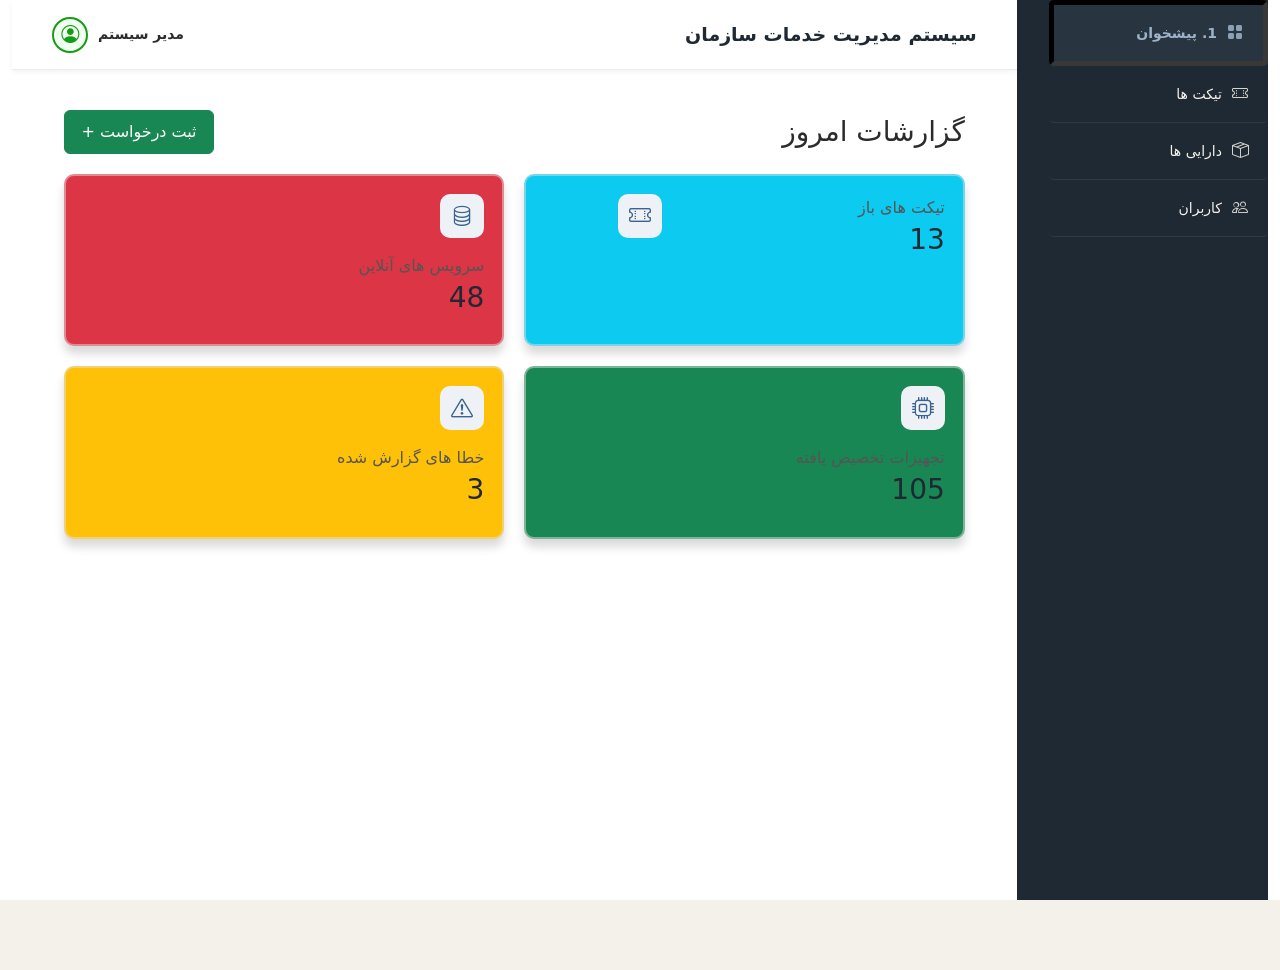
==== final_html.html @ 34bae40c "add new project" ====
<!DOCTYPE html>
<html lang="fa" dir="rtl">

<head>
    <meta charset="UTF-8">
    <meta name="viewport" content="width=device-width, initial-scale=1.0">
    <title>صفحه فرم</title>

    <link rel="stylesheet" href="style.css">
    <link href="https://cdn.jsdelivr.net/npm/bootstrap@5.0.2/dist/css/bootstrap.min.css" rel="stylesheet"
        integrity="sha384-EVSTQN3/azprG1Anm3QDgpJLIm9Nao0Yz1ztcQTwFspd3yD65VohhpuuCOmLASjC" crossorigin="anonymous">
    <link href="https://cdn.jsdelivr.net/npm/bootstrap-icons@1.11.3/font/bootstrap-icons.css" rel="stylesheet">



</head>

<body>

    <div class="container-fluid">

        <!-- Sidebar -->
        <div class="sidebar">
            <ul>
                <li id="menu-1" class="active">
                    <span class="menu-icon"><i class="bi bi-grid-fill"></i></span>
                    <span>1. پیشخوان</span>
                </li>
                <li id="menu-2">
                    <span class="menu-icon"><i class="bi bi-ticket-perforated"></i></span>
                    <span>تیکت ها</span>
                </li>
                <li id="menu-3">
                    <span class="menu-icon"><i class="bi bi-box-seam"></i></span>
                    <span>دارایی ها</span>
                </li>
                <li id="menu-4">
                    <span class="menu-icon"><i class="bi bi-people"></i></span>
                    <span>کاربران</span>
                </li>

            </ul>
        </div>

        <!-- Content area -->
        <div class="content-area">

            <header class="topbar">
                <h2 class="topbar-title">سیستم مدیریت خدمات سازمان</h2>

                <div class="topbar-user">
                    <span>مدیر سیستم</span>
                    <span class="user-icon"><i class="bi bi-person-circle"></i></span>
                </div>
            </header>

            <div class="tab-content">
                <div id="step1" class="container-fluid tab-pane  active">
                    <!-- Main -->
                    <div class="main-content">

                        <div class="page-heading">
                            <h1>گزارشات امروز</h1>
                            <a href="../final project - Copy/final_html.html">
                                <button class="btn btn-success">ثبت درخواست +</button>
                            </a>
                        </div>

                        <!-- Cards -->

                        <form class="nrow">



                            <label class="content bg-info">
                                <div class="row align-content-center justify-content-center">


                                    <div class="col-md-8">
                                        <p class="card-header">تیکت های باز</p>

                                        <h3 class="counter" id="t1">
                                            13
                                        </h3>

                                    </div>

                                    <div class="col-md-4">
                                        <input class="card" id="rad1" type="radio" name="service" value="network">

                                        <span class="card-icon"><i class="bi bi-ticket-perforated"></i></span>
                                    </div>

                                </div>
                            </label>



                            <label class="content bg-danger">

                                <input class="card" id="rad2" type="radio" name="service" value="license">

                                <span class="card-icon"><i class="bi bi-database"></i></span>

                                <p class="card-header">سرویس های آنلاین</p>

                                <h3 class="counter" id="t2">
                                    48
                                </h3>

                            </label>



                            <label class="content bg-success">

                                <input class="card" id="rad3" type="radio" name="service" value="hardware">

                                <span class="card-icon"><i class="bi bi-cpu"></i></span>

                                <p class="card-header">تجهیزات تخصیص یافته</p>

                                <h3 class="counter" id="t3">
                                    105
                                </h3>
                            </label>

                            <label class="content bg-warning">

                                <input class="card" id="rad4" type="radio" name="service" value="errors">

                                <span class="card-icon"><i class="bi bi-exclamation-triangle"></i></span>

                                <p class="card-header">خطا های گزارش شده</p>

                                <h3 class="counter" id="t4">
                                    3
                                </h3>

                            </label>


                        </form>





                    </div>


                </div>
                <div id="step2" class="container tab-pane  fade">

                    <div class="main-content">
                        <h1> تکمیل اطلاعات</h1>
                        <p>آی پی درخواستی(اختیاری)</p>
                        <input id="ipinp" type="text" class="searchbox" placeholder="192.168.1.1">
                        <p>محدوده شبکه</p>
                        <input id="ntwk" class="searchbox" placeholder="مدیریت" list="net">


                        <datalist id="net">
                            <option value="مدیریت">
                            <option value="گزینه های دیگر">

                        </datalist>

                    </div>

                    <div class="btn-box">
                        <button class="btn prevbtn  btn-outline-secondary" onclick="pastStep(2)"
                            type="button">قبلی</button>
                        <button class="btn btn-outline-primary" onclick="nextStep(2)" type="button">بعدی</button>
                    </div>
                </div>
                <div id="step3" class="container tab-pane  fade">
                    <h1>خلاصه درخواست</h1>

                    <p><strong>سرویس درخواستی:</strong> <span id="resultService">-</span></p>

                    <p><strong>IP درخواستی:</strong> <span id="resultIP">-</span></p>

                    <p><strong>محدوده شبکه:</strong> <span id="resultNet">-</span></p>
                    <div class="btn-box">
                        <button class="btn prevbtn  btn-outline-secondary " onclick="pastStep(3)"
                            type="button">قبلی</button>
                        <button class="btn btn-primary disabled">ثبت نهایی</button>
                    </div>
                </div>
            </div>
        </div>
    </div>
    <script src="script.js"></script>
    <script src="https://cdn.jsdelivr.net/npm/bootstrap@5.0.2/dist/js/bootstrap.bundle.min.js"
        integrity="sha384-MrcW6ZMFYlzcLA8Nl+NtUVF0sA7MsXsP1UyJoMp4YLEuNSfAP+JcXn/tWtIaxVXM"
        crossorigin="anonymous"></script>

</body>

</html>
---- style.css ----
* {
    margin: 0;
    padding: 0;
    box-sizing: border-box;
}

html,
body {
    width: 100%;
    height: 100%;
    font-family: "Vazirmatn", "Segoe UI", Tahoma, sans-serif;
    overflow: hidden;
    background: #f4f1ea;
}

.layout,
.container-fluid {
    display: flex;
    width: 100vw;
    height: 100vh;
}

/* ====================== Sidebar ====================== */

.sidebar {
    width: 20%;
    height: 100vh;
    background: #1f2933;
    color: #f4f1ea;
    display: flex;
    flex-direction: column;
    flex-shrink: 0;
}

.sidebar ul {
    list-style: none;
    flex: 1;
}

.sidebar li {
    padding: 16px 20px;
    font-size: 14px;
    border-bottom: 1px solid rgba(255, 255, 255, .08);
    cursor: pointer;
    transition: .25s;
    border-radius: 5px;
    display: flex;
    align-items: center;
    gap: 10px;
}

.menu-icon {
    display: flex;
    align-items: center;
    flex-shrink: 0;
    opacity: .85;
    font-size: 16px;
}

.sidebar li:hover {
    background: rgba(255, 255, 255, .08);
}

.sidebar li.active {
    background: rgba(68, 88, 110, .25);
    color: #9eb3c9;
    font-weight: bold;
    border: 5px inset #383838;
}

/* ====================== Content area ====================== */

.content-area {
    flex: 1;
    height: 100vh;
    display: flex;
    flex-direction: column;
    min-width: 0;
}

.tab-content {
    flex: 1;
    min-height: 0;
    position: relative;
}

.tab-content .container {
    height: 100%;
    display: flex;
    flex-direction: column;
}

/* ====================== Header ====================== */

.topbar {
    flex-shrink: 0;
    height: 70px;
    display: flex;
    align-items: center;
    justify-content: space-between;
    padding: 0 40px;
    background: #fff;
    border-bottom: 1px solid rgba(0, 0, 0, .08);
    box-shadow: 0 2px 6px rgba(0, 0, 0, .05);
}

.topbar-title {
    font-size: 19px;
    color: #1f2933;
    font-weight: 700;
    margin: 0;
}

.topbar-user {
    display: flex;
    align-items: center;
    gap: 10px;
    font-size: 14px;
    color: #2b2b2b;
    font-weight: 600;
}

.topbar-user .user-icon {
    width: 36px;
    height: 36px;
    border-radius: 50%;
    background: #f1fff1;
    border: 2px solid rgb(21, 156, 21);
    color: rgb(21, 156, 21);
    display: flex;
    align-items: center;
    justify-content: center;
    font-size: 18px;
}

/* ====================== Main ====================== */

.main-content {
    flex: 1;
    padding: 40px;
    overflow-y: auto;
}

.main-content h1 {
    font-size: 28px;
    color: #2b2b2b;
    margin-bottom: 20px;
}

.page-heading {
    display: flex;
    align-items: center;
    justify-content: space-between;
    margin-bottom: 20px;
}

.page-heading h1 {
    margin-bottom: 0;
}

.page-heading .btn {
    min-width: 150px;
    min-height: 44px;
    margin: 0;
}

/* ====================== Search Box ====================== */

.searchbox {
    width: 100%;
    height: 48px;
    margin-bottom: 30px;
    padding: 0 18px;
    font-size: 16px;
    border: 1px solid #cfcfcf;
    border-radius: 8px;
    outline: none;
    transition: .3s;
    background: #fff;
}

.searchbox:focus {
    border-color: #3b82f6;
    box-shadow: 0 0 8px rgba(59, 130, 246, .25);
}

/* ====================== Cards ====================== */

.nrow {
    display: flex;
    gap: 20px;
    flex-wrap: wrap;
}

.content {
    flex: 0 0 calc(50% - 10px);
    min-height: 160px;
    background: #fff;
    border-radius: 10px;
    padding: 18px;
    border: 2px solid rgba(225, 225, 225, .5);
    box-shadow: 0 8px 10px rgba(0, 0, 0, .15);
    transition: .25s;
    cursor: pointer;
    position: relative;
    display: flex;
    flex-direction: column;
}

.card-icon {
    width: 44px;
    height: 44px;
    border-radius: 10px;
    background: #eef2f7;
    color: #39638d;
    display: flex;
    align-items: center;
    justify-content: center;
    margin-bottom: 14px;
    transition: .25s;
    font-size: 22px;
}



.content:hover {
    transform: translateY(-3px);
    box-shadow: 0 10px 18px rgba(0, 0, 0, .2);
    border-color: #39638d;
}

.content input {
    position: absolute;
    top: 20px;
    right: 20px;
    width: 20px;
    height: 20px;
}



.content h3 {
    margin-bottom: 12px;
    color: #1f2933;
}

.content p {
    color: #555;
    line-height: 1.8;
}


.content input[type="radio"] {
    display: none;
}





/* -- ABOUT CARD --*/

 

/* ====================== Button ====================== */

.btn {
    background-color: rgb(21, 156, 21);
    color: antiquewhite;
    margin: auto;
    border-radius: 15px;
    min-width: 150px;
    min-height: 50px;
    border-color: rgb(86, 153, 86);
}

.prevbtn {
    background-color: rgba(62, 78, 62, 0.829);
    color: rgb(210, 204, 196);
}

.btn-box {
    position: fixed;
    bottom: 20px;
    left: 0%;
    right: 20%;
    display: flex;
    justify-content: space-between;
}

/* ====================== Responsive ====================== */

@media(max-width:900px) {

    .content {
        flex: 0 0 100%;
    }

}

@media(max-width:640px) {

    .layout,
    .container-fluid {
        flex-direction: column;
    }

    .sidebar {
        width: 100%;
        height: 40vh;
    }

    .content-area {
        height: 60vh;
    }

    .topbar {
        padding: 0 16px;
    }

    .topbar-title {
        font-size: 15px;
    }

}

/* ========= step ========= */

.step {
    flex: 1;
    height: 100vh;
}
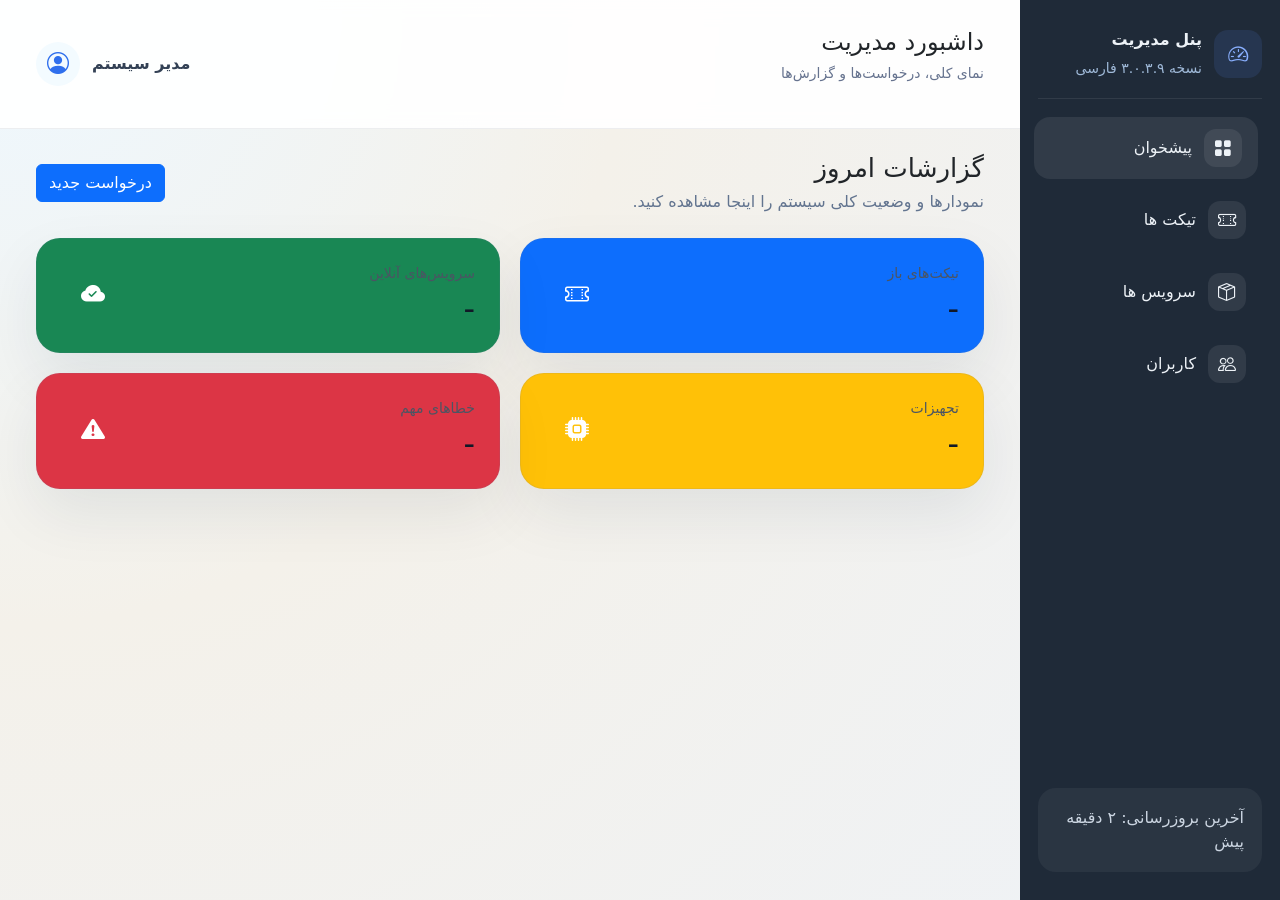
==== commit 6a4257de: "big update with ai" ====
--- a/final_html.html
+++ b/final_html.html
@@ -1,201 +1,178 @@
-<!DOCTYPE html>
+﻿<!DOCTYPE html>
 <html lang="fa" dir="rtl">
 
 <head>
     <meta charset="UTF-8">
     <meta name="viewport" content="width=device-width, initial-scale=1.0">
-    <title>صفحه فرم</title>
+    <title>داشبورد فارسی مدرن</title>
 
     <link rel="stylesheet" href="style.css">
     <link href="https://cdn.jsdelivr.net/npm/bootstrap@5.0.2/dist/css/bootstrap.min.css" rel="stylesheet"
         integrity="sha384-EVSTQN3/azprG1Anm3QDgpJLIm9Nao0Yz1ztcQTwFspd3yD65VohhpuuCOmLASjC" crossorigin="anonymous">
     <link href="https://cdn.jsdelivr.net/npm/bootstrap-icons@1.11.3/font/bootstrap-icons.css" rel="stylesheet">
-
-
-
 </head>
 
 <body>
+    <div class="layout">
+        <div class="sidebar">
+            <div class="brand">
+                <div class="brand-icon"><i class="bi bi-speedometer2"></i></div>
+                <div>
+                    <p>پنل مدیریت</p>
+                    <small>نسخه ۳.۰.۳.۹ فارسی</small>
+                </div>
+            </div>
 
-    <div class="container-fluid">
-
-        <!-- Sidebar -->
-        <div class="sidebar">
-            <ul>
-                <li id="menu-1" class="active">
+            <nav>
+                <button type="button" class="nav-item active" data-step="1" onclick="changeMenu(1)">
                     <span class="menu-icon"><i class="bi bi-grid-fill"></i></span>
-                    <span>1. پیشخوان</span>
-                </li>
-                <li id="menu-2">
+                    <span>پیشخوان</span>
+                </button>
+                <button type="button" class="nav-item" data-step="2" onclick="changeMenu(2)">
                     <span class="menu-icon"><i class="bi bi-ticket-perforated"></i></span>
                     <span>تیکت ها</span>
-                </li>
-                <li id="menu-3">
+                </button>
+                <button type="button" class="nav-item" data-step="3" onclick="changeMenu(3)">
                     <span class="menu-icon"><i class="bi bi-box-seam"></i></span>
-                    <span>دارایی ها</span>
-                </li>
-                <li id="menu-4">
+                    <span>سرویس ها</span>
+                </button>
+                <button type="button" class="nav-item" data-step="4" onclick="changeMenu(4)">
                     <span class="menu-icon"><i class="bi bi-people"></i></span>
                     <span>کاربران</span>
-                </li>
+                </button>
+            </nav>
 
-            </ul>
+            <div class="sidebar-footer">
+                آخرین بروزرسانی: ۲ دقیقه پیش
+            </div>
         </div>
 
-        <!-- Content area -->
         <div class="content-area">
-
             <header class="topbar">
-                <h2 class="topbar-title">سیستم مدیریت خدمات سازمان</h2>
-
+                <div class="topbar-left">
+                    <h1>داشبورد مدیریت</h1>
+                    <p class="topbar-subtitle">نمای کلی، درخواست‌ها و گزارش‌ها</p>
+                </div>
                 <div class="topbar-user">
-                    <span>مدیر سیستم</span>
-                    <span class="user-icon"><i class="bi bi-person-circle"></i></span>
+                    <div class="user-label">مدیر سیستم</div>
+                    <div class="user-icon"><i class="bi bi-person-circle"></i></div>
                 </div>
             </header>
 
             <div class="tab-content">
-                <div id="step1" class="container-fluid tab-pane  active">
-                    <!-- Main -->
-                    <div class="main-content">
+                <section id="step1" class="tab-pane active">
+                    <div class="page-heading">
+                        <div>
+                            <h2>گزارشات امروز</h2>
+                            <p>نمودارها و وضعیت کلی سیستم را اینجا مشاهده کنید.</p>
+                        </div>
+                        <button class="btn btn-primary" type="button" onclick="changeMenu(2)">درخواست جدید</button>
+                    </div>
 
-                        <div class="page-heading">
-                            <h1>گزارشات امروز</h1>
-                            <a href="../final project - Copy/final_html.html">
-                                <button class="btn btn-success">ثبت درخواست +</button>
-                            </a>
+                    <div class="stats-grid">
+                        <label class="stat-card bg-primary" for="rad1">
+                            <div>
+                                <p class="stat-title">تیکت‌های باز</p>
+                                <h3 id="t1">-</h3>
+                            </div>
+                            <div class="stat-icon"><i class="bi bi-ticket-perforated"></i></div>
+                            <input class="d-none" id="rad1" type="radio" name="service" value="ticket">
+                        </label>
+
+                        <label class="stat-card bg-success" for="rad2">
+                            <div>
+                                <p class="stat-title">سرویس‌های آنلاین</p>
+                                <h3 id="t2">-</h3>
+                            </div>
+                            <div class="stat-icon"><i class="bi bi-cloud-check-fill"></i></div>
+                            <input class="d-none" id="rad2" type="radio" name="service" value="online">
+                        </label>
+
+                        <label class="stat-card bg-warning" for="rad3">
+                            <div>
+                                <p class="stat-title">تجهیزات</p>
+                                <h3 id="t3">-</h3>
+                            </div>
+                            <div class="stat-icon"><i class="bi bi-cpu-fill"></i></div>
+                            <input class="d-none" id="rad3" type="radio" name="service" value="hardware">
+                        </label>
+
+                        <label class="stat-card bg-danger" for="rad4">
+                            <div>
+                                <p class="stat-title">خطاهای مهم</p>
+                                <h3 id="t4">-</h3>
+                            </div>
+                            <div class="stat-icon"><i class="bi bi-exclamation-triangle-fill"></i></div>
+                            <input class="d-none" id="rad4" type="radio" name="service" value="errors">
+                        </label>
+                    </div>
+                </section>
+
+                <section id="step2" class="tab-pane">
+                    <div class="form-step">
+                        <div class="form-heading">
+                            <h2>تکمیل اطلاعات</h2>
+                            <p>لطفاً اطلاعات درخواست خود را وارد کنید.</p>
                         </div>
 
-                        <!-- Cards -->
+                        <div class="form-group">
+                            <label for="ipinp">آی‌پی (اختیاری)</label>
+                            <input id="ipinp" type="text" class="searchbox" placeholder="192.168.1.1">
+                        </div>
 
-                        <form class="nrow">
+                        <div class="form-group">
+                            <label for="ntwk">محدوده شبکه</label>
+                            <input id="ntwk" class="searchbox" placeholder="مدیریت" list="net">
+                            <datalist id="net">
+                                <option value="مدیریت">
+                                <option value="مالی">
+                                <option value="فناوری اطلاعات">
+                            </datalist>
+                        </div>
 
+                        <div class="btn-box">
+                            <button class="btn btn-outline-secondary" type="button" onclick="changeMenu(1)">قبلی</button>
+                            <button class="btn btn-primary" type="button" onclick="nextStep(2)">بعدی</button>
+                        </div>
+                    </div>
+                </section>
 
-
-                            <label class="content bg-info">
-                                <div class="row align-content-center justify-content-center">
-
-
-                                    <div class="col-md-8">
-                                        <p class="card-header">تیکت های باز</p>
-
-                                        <h3 class="counter" id="t1">
-                                            13
-                                        </h3>
-
-                                    </div>
-
-                                    <div class="col-md-4">
-                                        <input class="card" id="rad1" type="radio" name="service" value="network">
-
-                                        <span class="card-icon"><i class="bi bi-ticket-perforated"></i></span>
-                                    </div>
-
-                                </div>
-                            </label>
-
-
-
-                            <label class="content bg-danger">
-
-                                <input class="card" id="rad2" type="radio" name="service" value="license">
-
-                                <span class="card-icon"><i class="bi bi-database"></i></span>
-
-                                <p class="card-header">سرویس های آنلاین</p>
-
-                                <h3 class="counter" id="t2">
-                                    48
-                                </h3>
-
-                            </label>
-
-
-
-                            <label class="content bg-success">
-
-                                <input class="card" id="rad3" type="radio" name="service" value="hardware">
-
-                                <span class="card-icon"><i class="bi bi-cpu"></i></span>
-
-                                <p class="card-header">تجهیزات تخصیص یافته</p>
-
-                                <h3 class="counter" id="t3">
-                                    105
-                                </h3>
-                            </label>
-
-                            <label class="content bg-warning">
-
-                                <input class="card" id="rad4" type="radio" name="service" value="errors">
-
-                                <span class="card-icon"><i class="bi bi-exclamation-triangle"></i></span>
-
-                                <p class="card-header">خطا های گزارش شده</p>
-
-                                <h3 class="counter" id="t4">
-                                    3
-                                </h3>
-
-                            </label>
-
-
-                        </form>
-
-
-
-
-
-                    </div>
-
-
-                </div>
-                <div id="step2" class="container tab-pane  fade">
-
-                    <div class="main-content">
-                        <h1> تکمیل اطلاعات</h1>
-                        <p>آی پی درخواستی(اختیاری)</p>
-                        <input id="ipinp" type="text" class="searchbox" placeholder="192.168.1.1">
-                        <p>محدوده شبکه</p>
-                        <input id="ntwk" class="searchbox" placeholder="مدیریت" list="net">
-
-
-                        <datalist id="net">
-                            <option value="مدیریت">
-                            <option value="گزینه های دیگر">
-
-                        </datalist>
-
+                <section id="step3" class="tab-pane">
+                    <div class="summary-card summary-step">
+                        <div>
+                            <h2>خلاصه درخواست</h2>
+                            <p>اطلاعات وارد شده را قبل از ثبت نهایی مرور کنید.</p>
+                        </div>
+                        <div>
+                            <p><strong>سرویس انتخاب شده:</strong> <span id="resultService">-</span></p>
+                            <p><strong>آی‌پی درخواستی:</strong> <span id="resultIP">-</span></p>
+                            <p><strong>محدوده شبکه:</strong> <span id="resultNet">-</span></p>
+                        </div>
                     </div>
 
                     <div class="btn-box">
-                        <button class="btn prevbtn  btn-outline-secondary" onclick="pastStep(2)"
-                            type="button">قبلی</button>
-                        <button class="btn btn-outline-primary" onclick="nextStep(2)" type="button">بعدی</button>
+                        <button class="btn btn-outline-secondary" type="button" onclick="changeMenu(2)">قبلی</button>
+                        <button class="btn btn-primary" id="submitButton" type="button">ثبت نهایی</button>
                     </div>
-                </div>
-                <div id="step3" class="container tab-pane  fade">
-                    <h1>خلاصه درخواست</h1>
+                </section>
 
-                    <p><strong>سرویس درخواستی:</strong> <span id="resultService">-</span></p>
-
-                    <p><strong>IP درخواستی:</strong> <span id="resultIP">-</span></p>
-
-                    <p><strong>محدوده شبکه:</strong> <span id="resultNet">-</span></p>
-                    <div class="btn-box">
-                        <button class="btn prevbtn  btn-outline-secondary " onclick="pastStep(3)"
-                            type="button">قبلی</button>
-                        <button class="btn btn-primary disabled">ثبت نهایی</button>
+                <section id="step4" class="tab-pane">
+                    <div class="overview-card">
+                        <div>
+                            <h3>مدیریت کاربران</h3>
+                            <p>لیست کاربران، دسترسی‌ها و وضعیت بوده‌ها در آینده نزدیک اضافه خواهد شد.</p>
+                        </div>
+                        <div class="stat-icon bg-primary"><i class="bi bi-people-fill"></i></div>
                     </div>
-                </div>
+                </section>
             </div>
         </div>
     </div>
+
     <script src="script.js"></script>
     <script src="https://cdn.jsdelivr.net/npm/bootstrap@5.0.2/dist/js/bootstrap.bundle.min.js"
         integrity="sha384-MrcW6ZMFYlzcLA8Nl+NtUVF0sA7MsXsP1UyJoMp4YLEuNSfAP+JcXn/tWtIaxVXM"
         crossorigin="anonymous"></script>
-
 </body>
 
-</html>+</html>
--- a/style.css
+++ b/style.css
@@ -1,4 +1,4 @@
-* {
+﻿* {
     margin: 0;
     padding: 0;
     box-sizing: border-box;
@@ -7,326 +7,414 @@
 html,
 body {
     width: 100%;
-    height: 100%;
+    min-height: 100%;
     font-family: "Vazirmatn", "Segoe UI", Tahoma, sans-serif;
-    overflow: hidden;
-    background: #f4f1ea;
-}
-
-.layout,
-.container-fluid {
-    display: flex;
-    width: 100vw;
-    height: 100vh;
-}
-
-/* ====================== Sidebar ====================== */
+    background: radial-gradient(circle at top left, #eef8ff 0%, #f4f1ea 40%, #eef2f7 100%);
+    color: #202837;
+}
+
+body {
+    overflow-x: hidden;
+}
+
+button,
+input,
+select,
+textarea {
+    font-family: inherit;
+}
+
+.layout {
+    display: flex;
+    min-height: 100vh;
+}
 
 .sidebar {
-    width: 20%;
-    height: 100vh;
-    background: #1f2933;
-    color: #f4f1ea;
+    width: 260px;
+    min-width: 260px;
     display: flex;
     flex-direction: column;
-    flex-shrink: 0;
-}
-
-.sidebar ul {
-    list-style: none;
-    flex: 1;
-}
-
-.sidebar li {
-    padding: 16px 20px;
-    font-size: 14px;
-    border-bottom: 1px solid rgba(255, 255, 255, .08);
+    background: #1f2a38;
+    color: #edf2f7;
+    padding: 28px 18px;
+    gap: 18px;
+}
+
+.brand {
+    display: flex;
+    align-items: center;
+    gap: 12px;
+    padding-bottom: 18px;
+    border-bottom: 1px solid rgba(255, 255, 255, 0.08);
+}
+
+.brand-icon {
+    width: 48px;
+    height: 48px;
+    border-radius: 14px;
+    background: rgba(91, 143, 255, 0.12);
+    display: grid;
+    place-items: center;
+    font-size: 20px;
+    color: #8ab0ff;
+}
+
+.brand p {
+    font-size: 16px;
+    font-weight: 700;
+    margin-bottom: 4px;
+}
+
+.brand small {
+    color: #9fb9d8;
+}
+
+nav {
+    display: grid;
+    gap: 10px;
+}
+
+.nav-item {
+    width: 100%;
+    text-align: right;
+    border: none;
+    background: transparent;
+    color: inherit;
+    padding: 12px 16px;
+    border-radius: 16px;
+    display: flex;
+    align-items: center;
+    gap: 12px;
     cursor: pointer;
-    transition: .25s;
-    border-radius: 5px;
-    display: flex;
-    align-items: center;
-    gap: 10px;
+    transition: background 0.2s ease, transform 0.2s ease;
+}
+
+.nav-item:hover,
+.nav-item.active {
+    background: rgba(255, 255, 255, 0.08);
+    transform: translateX(-4px);
 }
 
 .menu-icon {
-    display: flex;
-    align-items: center;
-    flex-shrink: 0;
-    opacity: .85;
-    font-size: 16px;
-}
-
-.sidebar li:hover {
-    background: rgba(255, 255, 255, .08);
-}
-
-.sidebar li.active {
-    background: rgba(68, 88, 110, .25);
-    color: #9eb3c9;
-    font-weight: bold;
-    border: 5px inset #383838;
-}
-
-/* ====================== Content area ====================== */
+    width: 38px;
+    height: 38px;
+    display: grid;
+    place-items: center;
+    border-radius: 12px;
+    background: rgba(255, 255, 255, 0.08);
+    font-size: 18px;
+}
+
+.sidebar-footer {
+    margin-top: auto;
+    padding: 18px;
+    border-radius: 18px;
+    background: rgba(255, 255, 255, 0.05);
+    color: #cbd5e1;
+}
 
 .content-area {
     flex: 1;
-    height: 100vh;
     display: flex;
     flex-direction: column;
-    min-width: 0;
+    overflow: hidden;
+}
+
+.topbar {
+    display: flex;
+    align-items: center;
+    justify-content: space-between;
+    padding: 28px 36px;
+    background: rgba(255, 255, 255, 0.92);
+    border-bottom: 1px solid rgba(34, 47, 63, 0.08);
+    backdrop-filter: blur(10px);
+}
+
+.topbar-left h1 {
+    font-size: 24px;
+    margin-bottom: 6px;
+}
+
+.topbar-subtitle {
+    color: #66738f;
+    font-size: 14px;
+}
+
+.topbar-user {
+    display: flex;
+    align-items: center;
+    gap: 12px;
+}
+
+.user-label {
+    color: #334155;
+    font-weight: 600;
+}
+
+.user-icon {
+    width: 44px;
+    height: 44px;
+    border-radius: 50%;
+    display: grid;
+    place-items: center;
+    background: #f3fbff;
+    color: #2f6fed;
+    font-size: 22px;
 }
 
 .tab-content {
     flex: 1;
-    min-height: 0;
-    position: relative;
-}
-
-.tab-content .container {
-    height: 100%;
-    display: flex;
-    flex-direction: column;
-}
-
-/* ====================== Header ====================== */
-
-.topbar {
-    flex-shrink: 0;
-    height: 70px;
+    overflow-y: auto;
+    padding: 24px 36px 36px;
+}
+
+.tab-pane {
+    display: none;
+    animation: fadeIn 0.22s ease-in-out;
+}
+
+.tab-pane.active {
+    display: block;
+}
+
+@keyframes fadeIn {
+    from {
+        opacity: 0;
+        transform: translateY(10px);
+    }
+    to {
+        opacity: 1;
+        transform: translateY(0);
+    }
+}
+
+.page-heading {
     display: flex;
     align-items: center;
     justify-content: space-between;
-    padding: 0 40px;
+    gap: 18px;
+    margin-bottom: 24px;
+}
+
+.page-heading h2 {
+    font-size: 26px;
+    margin: 0 0 6px;
+}
+
+.page-heading p {
+    color: #62748f;
+    margin: 0;
+}
+
+.stats-grid {
+    display: grid;
+    grid-template-columns: repeat(2, minmax(220px, 1fr));
+    gap: 20px;
+    margin-bottom: 24px;
+}
+
+.stat-card {
+    display: flex;
+    justify-content: space-between;
+    gap: 18px;
+    padding: 24px;
+    border-radius: 24px;
     background: #fff;
-    border-bottom: 1px solid rgba(0, 0, 0, .08);
-    box-shadow: 0 2px 6px rgba(0, 0, 0, .05);
-}
-
-.topbar-title {
-    font-size: 19px;
-    color: #1f2933;
-    font-weight: 700;
+    border: 1px solid rgba(104, 119, 154, 0.12);
+    box-shadow: 0 25px 60px rgba(18, 40, 70, 0.08);
+    cursor: pointer;
+    transition: transform 0.25s ease, box-shadow 0.25s ease, border-color 0.25s ease;
+}
+
+.stat-card:hover {
+    transform: translateY(-4px);
+    border-color: rgba(59, 130, 246, 0.2);
+}
+
+.stat-icon {
+    width: 64px;
+    height: 64px;
+    border-radius: 20px;
+    display: grid;
+    place-items: center;
+    color: #fff;
+    font-size: 24px;
+}
+
+.stat-title {
+    color: #4b5563;
+    margin-bottom: 6px;
+    font-size: 14px;
+}
+
+.stat-card h3 {
+    font-size: 32px;
     margin: 0;
-}
-
-.topbar-user {
-    display: flex;
-    align-items: center;
+    color: #111827;
+}
+
+.bg-primary {
+    background: #3b82f6;
+}
+
+.bg-success {
+    background: #10b981;
+}
+
+.bg-warning {
+    background: #f59e0b;
+}
+
+.bg-danger {
+    background: #ef4444;
+}
+
+.overview-card,
+.summary-card {
+    padding: 28px;
+    background: #fff;
+    border-radius: 24px;
+    box-shadow: 0 25px 60px rgba(18, 40, 70, 0.08);
+    border: 1px solid rgba(104, 119, 154, 0.08);
+    display: flex;
+    align-items: center;
+    justify-content: space-between;
+    gap: 18px;
+}
+
+.overview-card h3,
+.summary-card h2 {
+    margin: 0 0 10px;
+}
+
+.overview-card p,
+.summary-card p {
+    color: #506176;
+    line-height: 1.8;
+}
+
+.form-step {
+    max-width: 700px;
+    display: grid;
+    gap: 22px;
+}
+
+.form-heading h2 {
+    margin-bottom: 6px;
+}
+
+.form-heading p {
+    color: #64748b;
+}
+
+.form-group {
+    display: grid;
     gap: 10px;
-    font-size: 14px;
-    color: #2b2b2b;
+}
+
+.form-group label {
+    color: #334155;
     font-weight: 600;
 }
 
-.topbar-user .user-icon {
-    width: 36px;
-    height: 36px;
-    border-radius: 50%;
-    background: #f1fff1;
-    border: 2px solid rgb(21, 156, 21);
-    color: rgb(21, 156, 21);
-    display: flex;
-    align-items: center;
-    justify-content: center;
-    font-size: 18px;
-}
-
-/* ====================== Main ====================== */
-
-.main-content {
-    flex: 1;
-    padding: 40px;
-    overflow-y: auto;
-}
-
-.main-content h1 {
-    font-size: 28px;
-    color: #2b2b2b;
-    margin-bottom: 20px;
-}
-
-.page-heading {
-    display: flex;
-    align-items: center;
+.btn-box {
+    display: flex;
+    justify-content: flex-end;
+    gap: 12px;
+    margin-top: 18px;
+}
+
+.summary-step {
+    max-width: 700px;
+}
+
+.summary-row {
+    display: flex;
     justify-content: space-between;
-    margin-bottom: 20px;
-}
-
-.page-heading h1 {
-    margin-bottom: 0;
-}
-
-.page-heading .btn {
-    min-width: 150px;
-    min-height: 44px;
-    margin: 0;
-}
-
-/* ====================== Search Box ====================== */
-
-.searchbox {
-    width: 100%;
-    height: 48px;
-    margin-bottom: 30px;
-    padding: 0 18px;
-    font-size: 16px;
-    border: 1px solid #cfcfcf;
-    border-radius: 8px;
-    outline: none;
-    transition: .3s;
-    background: #fff;
-}
-
-.searchbox:focus {
-    border-color: #3b82f6;
-    box-shadow: 0 0 8px rgba(59, 130, 246, .25);
-}
-
-/* ====================== Cards ====================== */
-
-.nrow {
-    display: flex;
-    gap: 20px;
-    flex-wrap: wrap;
-}
-
-.content {
-    flex: 0 0 calc(50% - 10px);
-    min-height: 160px;
-    background: #fff;
-    border-radius: 10px;
-    padding: 18px;
-    border: 2px solid rgba(225, 225, 225, .5);
-    box-shadow: 0 8px 10px rgba(0, 0, 0, .15);
-    transition: .25s;
-    cursor: pointer;
-    position: relative;
-    display: flex;
-    flex-direction: column;
-}
-
-.card-icon {
-    width: 44px;
-    height: 44px;
-    border-radius: 10px;
-    background: #eef2f7;
-    color: #39638d;
-    display: flex;
-    align-items: center;
-    justify-content: center;
-    margin-bottom: 14px;
-    transition: .25s;
-    font-size: 22px;
-}
-
-
-
-.content:hover {
-    transform: translateY(-3px);
-    box-shadow: 0 10px 18px rgba(0, 0, 0, .2);
-    border-color: #39638d;
-}
-
-.content input {
-    position: absolute;
-    top: 20px;
-    right: 20px;
-    width: 20px;
-    height: 20px;
-}
-
-
-
-.content h3 {
-    margin-bottom: 12px;
-    color: #1f2933;
-}
-
-.content p {
-    color: #555;
-    line-height: 1.8;
-}
-
-
-.content input[type="radio"] {
-    display: none;
-}
-
-
-
-
-
-/* -- ABOUT CARD --*/
-
- 
-
-/* ====================== Button ====================== */
+    padding: 18px 0;
+    border-bottom: 1px solid rgba(148, 163, 184, 0.15);
+}
+
+.summary-row:last-child {
+    border-bottom: none;
+}
+
+.summary-row span {
+    color: #475569;
+}
+
+.summary-row strong {
+    color: #0f172a;
+}
+
+input.searchbox {
+    border: 1px solid rgba(148, 163, 184, 0.35);
+    box-shadow: inset 0 1px 2px rgba(15, 23, 42, 0.05);
+}
 
 .btn {
-    background-color: rgb(21, 156, 21);
-    color: antiquewhite;
-    margin: auto;
-    border-radius: 15px;
-    min-width: 150px;
-    min-height: 50px;
-    border-color: rgb(86, 153, 86);
-}
-
-.prevbtn {
-    background-color: rgba(62, 78, 62, 0.829);
-    color: rgb(210, 204, 196);
-}
-
-.btn-box {
-    position: fixed;
-    bottom: 20px;
-    left: 0%;
-    right: 20%;
-    display: flex;
-    justify-content: space-between;
-}
-
-/* ====================== Responsive ====================== */
-
-@media(max-width:900px) {
-
-    .content {
-        flex: 0 0 100%;
-    }
-
-}
-
-@media(max-width:640px) {
-
-    .layout,
-    .container-fluid {
+    border-radius: 999px;
+    padding: 12px 22px;
+}
+
+.btn-outline-secondary {
+    color: #334155;
+    border-color: rgba(148, 163, 184, 0.35);
+}
+
+.btn-outline-secondary:hover {
+    background: rgba(51, 65, 85, 0.06);
+}
+
+@media (max-width: 1100px) {
+    .sidebar {
+        width: 220px;
+        min-width: 220px;
+    }
+}
+
+@media (max-width: 900px) {
+    .layout {
         flex-direction: column;
     }
 
     .sidebar {
         width: 100%;
-        height: 40vh;
-    }
-
-    .content-area {
-        height: 60vh;
-    }
-
-    .topbar {
-        padding: 0 16px;
-    }
-
-    .topbar-title {
-        font-size: 15px;
-    }
-
-}
-
-/* ========= step ========= */
-
-.step {
-    flex: 1;
-    height: 100vh;
-}+        min-width: auto;
+        flex-direction: row;
+        flex-wrap: wrap;
+        align-items: center;
+        justify-content: space-between;
+        padding: 18px 18px 12px;
+    }
+
+    .brand {
+        width: 100%;
+    }
+
+    nav {
+        width: 100%;
+        display: flex;
+        flex-wrap: wrap;
+        justify-content: space-between;
+        gap: 8px;
+    }
+
+    .tab-content {
+        padding: 18px;
+    }
+
+    .stats-grid {
+        grid-template-columns: 1fr;
+    }
+
+    .overview-card,
+    .summary-card {
+        flex-direction: column;
+        align-items: flex-start;
+    }
+
+    .btn-box {
+        justify-content: center;
+    }
+}
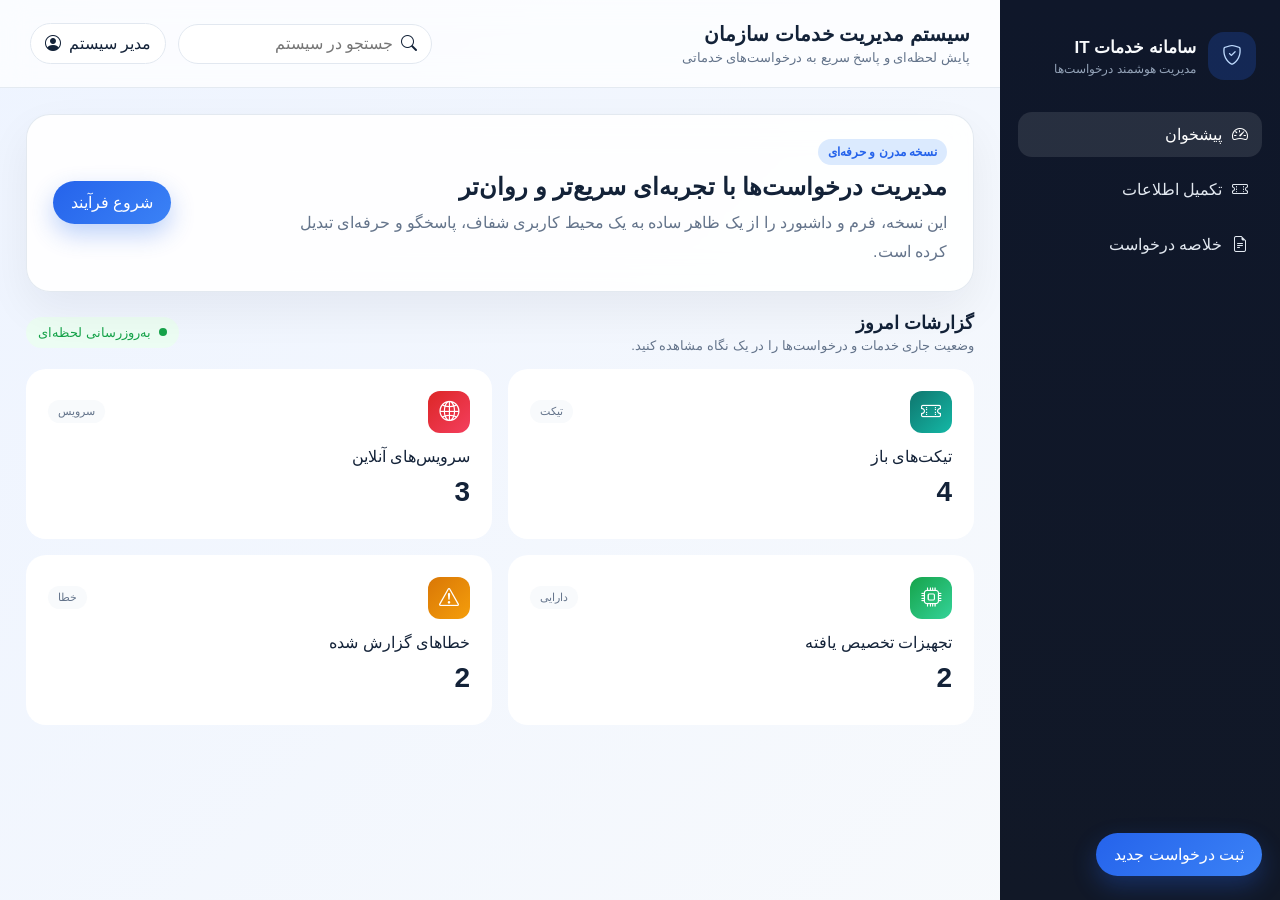
==== commit a9d75c33: "refactor: update HTML structure and enhance JavaScript functionality for improved user experience" ====
--- a/final_html.html
+++ b/final_html.html
@@ -1,178 +1,183 @@
-﻿<!DOCTYPE html>
+<!DOCTYPE html>
 <html lang="fa" dir="rtl">
-
 <head>
     <meta charset="UTF-8">
     <meta name="viewport" content="width=device-width, initial-scale=1.0">
-    <title>داشبورد فارسی مدرن</title>
-
+    <title>سامانه خدمات سازمانی</title>
     <link rel="stylesheet" href="style.css">
-    <link href="https://cdn.jsdelivr.net/npm/bootstrap@5.0.2/dist/css/bootstrap.min.css" rel="stylesheet"
-        integrity="sha384-EVSTQN3/azprG1Anm3QDgpJLIm9Nao0Yz1ztcQTwFspd3yD65VohhpuuCOmLASjC" crossorigin="anonymous">
     <link href="https://cdn.jsdelivr.net/npm/bootstrap-icons@1.11.3/font/bootstrap-icons.css" rel="stylesheet">
 </head>
-
 <body>
-    <div class="layout">
-        <div class="sidebar">
+    <div class="app-shell">
+        <aside class="sidebar">
             <div class="brand">
-                <div class="brand-icon"><i class="bi bi-speedometer2"></i></div>
+                <div class="brand-badge"><i class="bi bi-shield-check"></i></div>
                 <div>
-                    <p>پنل مدیریت</p>
-                    <small>نسخه ۳.۰.۳.۹ فارسی</small>
+                    <h3>سامانه خدمات IT</h3>
+                    <p>مدیریت هوشمند درخواست‌ها</p>
                 </div>
             </div>
 
-            <nav>
-                <button type="button" class="nav-item active" data-step="1" onclick="changeMenu(1)">
-                    <span class="menu-icon"><i class="bi bi-grid-fill"></i></span>
+            <nav class="sidebar-nav">
+                <button class="nav-item active" data-step="1" onclick="setActiveStep(1)">
+                    <span class="menu-icon"><i class="bi bi-speedometer2"></i></span>
                     <span>پیشخوان</span>
                 </button>
-                <button type="button" class="nav-item" data-step="2" onclick="changeMenu(2)">
+                <button class="nav-item" data-step="2" onclick="setActiveStep(2)">
                     <span class="menu-icon"><i class="bi bi-ticket-perforated"></i></span>
-                    <span>تیکت ها</span>
+                    <span>تکمیل اطلاعات</span>
                 </button>
-                <button type="button" class="nav-item" data-step="3" onclick="changeMenu(3)">
-                    <span class="menu-icon"><i class="bi bi-box-seam"></i></span>
-                    <span>سرویس ها</span>
-                </button>
-                <button type="button" class="nav-item" data-step="4" onclick="changeMenu(4)">
-                    <span class="menu-icon"><i class="bi bi-people"></i></span>
-                    <span>کاربران</span>
+                <button class="nav-item" data-step="3" onclick="setActiveStep(3)">
+                    <span class="menu-icon"><i class="bi bi-file-earmark-text"></i></span>
+                    <span>خلاصه درخواست</span>
                 </button>
             </nav>
 
             <div class="sidebar-footer">
-                آخرین بروزرسانی: ۲ دقیقه پیش
+                <button class="new-request-btn" type="button" onclick="setActiveStep(2)">ثبت درخواست جدید</button>
             </div>
-        </div>
+        </aside>
 
-        <div class="content-area">
+        <main class="content-area">
             <header class="topbar">
-                <div class="topbar-left">
-                    <h1>داشبورد مدیریت</h1>
-                    <p class="topbar-subtitle">نمای کلی، درخواست‌ها و گزارش‌ها</p>
+                <div>
+                    <h2>سیستم مدیریت خدمات سازمان</h2>
+                    <p>پایش لحظه‌ای و پاسخ سریع به درخواست‌های خدماتی</p>
                 </div>
-                <div class="topbar-user">
-                    <div class="user-label">مدیر سیستم</div>
-                    <div class="user-icon"><i class="bi bi-person-circle"></i></div>
+
+                <div class="topbar-actions">
+                    <div class="search-pill">
+                        <i class="bi bi-search"></i>
+                        <input type="text" placeholder="جستجو در سیستم">
+                    </div>
+                    <div class="user-chip">
+                        <span>مدیر سیستم</span>
+                        <i class="bi bi-person-circle"></i>
+                    </div>
                 </div>
             </header>
 
-            <div class="tab-content">
-                <section id="step1" class="tab-pane active">
-                    <div class="page-heading">
+            <section class="main-content">
+                <div class="hero-card">
+                    <div>
+                        <span class="hero-tag">نسخه مدرن و حرفه‌ای</span>
+                        <h1>مدیریت درخواست‌ها با تجربه‌ای سریع‌تر و روان‌تر</h1>
+                        <p>این نسخه، فرم و داشبورد را از یک ظاهر ساده به یک محیط کاربری شفاف، پاسخگو و حرفه‌ای تبدیل کرده است.</p>
+                    </div>
+                    <button class="btn-primary" type="button" onclick="setActiveStep(2)">شروع فرآیند</button>
+                </div>
+
+                <div id="step1" class="step-pane active">
+                    <div class="section-heading">
                         <div>
-                            <h2>گزارشات امروز</h2>
-                            <p>نمودارها و وضعیت کلی سیستم را اینجا مشاهده کنید.</p>
+                            <h3>گزارشات امروز</h3>
+                            <p>وضعیت جاری خدمات و درخواست‌ها را در یک نگاه مشاهده کنید.</p>
                         </div>
-                        <button class="btn btn-primary" type="button" onclick="changeMenu(2)">درخواست جدید</button>
+                        <span class="live-badge"><span class="dot"></span>به‌روزرسانی لحظه‌ای</span>
                     </div>
 
-                    <div class="stats-grid">
-                        <label class="stat-card bg-primary" for="rad1">
-                            <div>
-                                <p class="stat-title">تیکت‌های باز</p>
-                                <h3 id="t1">-</h3>
+                    <form class="stats-grid">
+                        <label class="stat-card info">
+                            <input id="rad1" type="radio" name="service" value="network">
+                            <div class="card-top">
+                                <span class="icon"><i class="bi bi-ticket-perforated"></i></span>
+                                <span class="chip">تیکت</span>
                             </div>
-                            <div class="stat-icon"><i class="bi bi-ticket-perforated"></i></div>
-                            <input class="d-none" id="rad1" type="radio" name="service" value="ticket">
+                            <p class="card-title">تیکت‌های باز</p>
+                            <h3 class="counter" id="t1">0</h3>
                         </label>
 
-                        <label class="stat-card bg-success" for="rad2">
-                            <div>
-                                <p class="stat-title">سرویس‌های آنلاین</p>
-                                <h3 id="t2">-</h3>
+                        <label class="stat-card danger">
+                            <input id="rad2" type="radio" name="service" value="license">
+                            <div class="card-top">
+                                <span class="icon"><i class="bi bi-globe2"></i></span>
+                                <span class="chip">سرویس</span>
                             </div>
-                            <div class="stat-icon"><i class="bi bi-cloud-check-fill"></i></div>
-                            <input class="d-none" id="rad2" type="radio" name="service" value="online">
+                            <p class="card-title">سرویس‌های آنلاین</p>
+                            <h3 class="counter" id="t2">0</h3>
                         </label>
 
-                        <label class="stat-card bg-warning" for="rad3">
-                            <div>
-                                <p class="stat-title">تجهیزات</p>
-                                <h3 id="t3">-</h3>
+                        <label class="stat-card success">
+                            <input id="rad3" type="radio" name="service" value="hardware">
+                            <div class="card-top">
+                                <span class="icon"><i class="bi bi-cpu"></i></span>
+                                <span class="chip">دارایی</span>
                             </div>
-                            <div class="stat-icon"><i class="bi bi-cpu-fill"></i></div>
-                            <input class="d-none" id="rad3" type="radio" name="service" value="hardware">
+                            <p class="card-title">تجهیزات تخصیص یافته</p>
+                            <h3 class="counter" id="t3">0</h3>
                         </label>
 
-                        <label class="stat-card bg-danger" for="rad4">
+                        <label class="stat-card warning">
+                            <input id="rad4" type="radio" name="service" value="errors">
+                            <div class="card-top">
+                                <span class="icon"><i class="bi bi-exclamation-triangle"></i></span>
+                                <span class="chip">خطا</span>
+                            </div>
+                            <p class="card-title">خطاهای گزارش شده</p>
+                            <h3 class="counter" id="t4">0</h3>
+                        </label>
+                    </form>
+                </div>
+
+                <div id="step2" class="step-pane">
+                    <div class="panel-card">
+                        <div class="section-heading">
                             <div>
-                                <p class="stat-title">خطاهای مهم</p>
-                                <h3 id="t4">-</h3>
+                                <h3>تکمیل اطلاعات درخواست</h3>
+                                <p>اطلاعات موردنیاز را وارد کنید تا درخواست شما کامل شود.</p>
                             </div>
-                            <div class="stat-icon"><i class="bi bi-exclamation-triangle-fill"></i></div>
-                            <input class="d-none" id="rad4" type="radio" name="service" value="errors">
-                        </label>
-                    </div>
-                </section>
-
-                <section id="step2" class="tab-pane">
-                    <div class="form-step">
-                        <div class="form-heading">
-                            <h2>تکمیل اطلاعات</h2>
-                            <p>لطفاً اطلاعات درخواست خود را وارد کنید.</p>
                         </div>
 
-                        <div class="form-group">
-                            <label for="ipinp">آی‌پی (اختیاری)</label>
-                            <input id="ipinp" type="text" class="searchbox" placeholder="192.168.1.1">
-                        </div>
+                        <div class="form-grid">
+                            <label class="field">
+                                <span>آدرس IP درخواستی (اختیاری)</span>
+                                <input id="ipinp" type="text" class="searchbox" placeholder="192.168.1.1">
+                            </label>
 
-                        <div class="form-group">
-                            <label for="ntwk">محدوده شبکه</label>
-                            <input id="ntwk" class="searchbox" placeholder="مدیریت" list="net">
-                            <datalist id="net">
-                                <option value="مدیریت">
-                                <option value="مالی">
-                                <option value="فناوری اطلاعات">
-                            </datalist>
+                            <label class="field">
+                                <span>محدوده شبکه</span>
+                                <input id="ntwk" class="searchbox" placeholder="مدیریت" list="net">
+                                <datalist id="net">
+                                    <option value="مدیریت"></option>
+                                    <option value="گزینه‌های دیگر"></option>
+                                </datalist>
+                            </label>
                         </div>
 
                         <div class="btn-box">
-                            <button class="btn btn-outline-secondary" type="button" onclick="changeMenu(1)">قبلی</button>
-                            <button class="btn btn-primary" type="button" onclick="nextStep(2)">بعدی</button>
+                            <button class="btn-secondary" type="button" onclick="pastStep(2)">قبلی</button>
+                            <button class="btn-primary" type="button" onclick="nextStep(2)">ادامه</button>
                         </div>
                     </div>
-                </section>
+                </div>
 
-                <section id="step3" class="tab-pane">
-                    <div class="summary-card summary-step">
-                        <div>
-                            <h2>خلاصه درخواست</h2>
-                            <p>اطلاعات وارد شده را قبل از ثبت نهایی مرور کنید.</p>
+                <div id="step3" class="step-pane">
+                    <div class="panel-card summary-card">
+                        <div class="section-heading">
+                            <div>
+                                <h3>خلاصه درخواست</h3>
+                                <p>درخواست شما آماده ثبت نهایی است.</p>
+                            </div>
                         </div>
-                        <div>
-                            <p><strong>سرویس انتخاب شده:</strong> <span id="resultService">-</span></p>
-                            <p><strong>آی‌پی درخواستی:</strong> <span id="resultIP">-</span></p>
-                            <p><strong>محدوده شبکه:</strong> <span id="resultNet">-</span></p>
+
+                        <div class="summary-list">
+                            <div><span>سرویس درخواستی</span><strong id="resultService">-</strong></div>
+                            <div><span>IP درخواستی</span><strong id="resultIP">-</strong></div>
+                            <div><span>محدوده شبکه</span><strong id="resultNet">-</strong></div>
+                        </div>
+
+                        <div class="btn-box">
+                            <button class="btn-secondary" type="button" onclick="pastStep(3)">قبلی</button>
+                            <button class="btn-primary" type="button">ثبت نهایی</button>
                         </div>
                     </div>
-
-                    <div class="btn-box">
-                        <button class="btn btn-outline-secondary" type="button" onclick="changeMenu(2)">قبلی</button>
-                        <button class="btn btn-primary" id="submitButton" type="button">ثبت نهایی</button>
-                    </div>
-                </section>
-
-                <section id="step4" class="tab-pane">
-                    <div class="overview-card">
-                        <div>
-                            <h3>مدیریت کاربران</h3>
-                            <p>لیست کاربران، دسترسی‌ها و وضعیت بوده‌ها در آینده نزدیک اضافه خواهد شد.</p>
-                        </div>
-                        <div class="stat-icon bg-primary"><i class="bi bi-people-fill"></i></div>
-                    </div>
-                </section>
-            </div>
-        </div>
+                </div>
+            </section>
+        </main>
     </div>
 
+    <div id="toast" class="toast" aria-live="polite"></div>
+
     <script src="script.js"></script>
-    <script src="https://cdn.jsdelivr.net/npm/bootstrap@5.0.2/dist/js/bootstrap.bundle.min.js"
-        integrity="sha384-MrcW6ZMFYlzcLA8Nl+NtUVF0sA7MsXsP1UyJoMp4YLEuNSfAP+JcXn/tWtIaxVXM"
-        crossorigin="anonymous"></script>
 </body>
-
-</html>
+</html>
--- a/style.css
+++ b/style.css
@@ -1,420 +1,493 @@
-﻿* {
+*:root {
+    --bg: #f4f7fb;
+    --surface: rgba(255, 255, 255, 0.9);
+    --surface-strong: #ffffff;
+    --text: #132238;
+    --muted: #64748b;
+    --line: #e2e8f0;
+    --primary: #2563eb;
+    --primary-soft: #dbeafe;
+    --success: #16a34a;
+    --danger: #dc2626;
+    --warning: #d97706;
+    --info: #0f766e;
+}
+
+* {
     margin: 0;
     padding: 0;
     box-sizing: border-box;
 }
 
-html,
 body {
-    width: 100%;
-    min-height: 100%;
     font-family: "Vazirmatn", "Segoe UI", Tahoma, sans-serif;
-    background: radial-gradient(circle at top left, #eef8ff 0%, #f4f1ea 40%, #eef2f7 100%);
-    color: #202837;
-}
-
-body {
-    overflow-x: hidden;
+    background: linear-gradient(135deg, #eef4ff 0%, #f8fafc 100%);
+    color: var(--text);
+    min-height: 100vh;
 }
 
 button,
-input,
-select,
-textarea {
-    font-family: inherit;
-}
-
-.layout {
+input {
+    font: inherit;
+}
+
+.app-shell {
     display: flex;
     min-height: 100vh;
 }
 
 .sidebar {
-    width: 260px;
-    min-width: 260px;
+    width: 280px;
+    background: linear-gradient(180deg, #0f172a 0%, #111827 100%);
+    color: #f8fafc;
+    padding: 24px 18px;
     display: flex;
     flex-direction: column;
-    background: #1f2a38;
-    color: #edf2f7;
-    padding: 28px 18px;
-    gap: 18px;
+    gap: 24px;
 }
 
 .brand {
     display: flex;
     align-items: center;
     gap: 12px;
-    padding-bottom: 18px;
-    border-bottom: 1px solid rgba(255, 255, 255, 0.08);
-}
-
-.brand-icon {
+    padding: 8px 6px;
+}
+
+.brand-badge {
     width: 48px;
     height: 48px;
+    border-radius: 16px;
+    display: grid;
+    place-items: center;
+    background: rgba(37, 99, 235, 0.22);
+    color: #bfdbfe;
+    font-size: 20px;
+}
+
+.brand h3 {
+    font-size: 17px;
+    margin-bottom: 4px;
+}
+
+.brand p {
+    font-size: 12px;
+    color: #94a3b8;
+}
+
+.sidebar-nav {
+    display: flex;
+    flex-direction: column;
+    gap: 10px;
+}
+
+.nav-item {
+    border: 0;
+    background: transparent;
+    color: #e2e8f0;
+    padding: 13px 14px;
     border-radius: 14px;
-    background: rgba(91, 143, 255, 0.12);
+    display: flex;
+    align-items: center;
+    gap: 10px;
+    cursor: pointer;
+    transition: all 0.25s ease;
+    text-align: right;
+}
+
+.nav-item:hover,
+.nav-item.active {
+    background: rgba(255, 255, 255, 0.1);
+    color: #fff;
+}
+
+.sidebar-footer {
+    margin-top: auto;
+}
+
+.new-request-btn,
+.btn-primary,
+.btn-secondary {
+    border: 0;
+    border-radius: 999px;
+    padding: 12px 18px;
+    cursor: pointer;
+    transition: transform 0.2s ease, box-shadow 0.2s ease;
+}
+
+.new-request-btn,
+.btn-primary {
+    background: linear-gradient(135deg, var(--primary), #3b82f6);
+    color: #fff;
+    box-shadow: 0 10px 25px rgba(37, 99, 235, 0.3);
+}
+
+.btn-secondary {
+    background: #e2e8f0;
+    color: var(--text);
+}
+
+.new-request-btn:hover,
+.btn-primary:hover,
+.btn-secondary:hover {
+    transform: translateY(-1px);
+}
+
+.content-area {
+    flex: 1;
+    display: flex;
+    flex-direction: column;
+    min-width: 0;
+}
+
+.topbar {
+    display: flex;
+    justify-content: space-between;
+    align-items: center;
+    padding: 22px 30px;
+    background: rgba(255, 255, 255, 0.72);
+    backdrop-filter: blur(14px);
+    border-bottom: 1px solid rgba(226, 232, 240, 0.9);
+}
+
+.topbar h2 {
+    font-size: 20px;
+    margin-bottom: 4px;
+}
+
+.topbar p {
+    color: var(--muted);
+    font-size: 13px;
+}
+
+.topbar-actions {
+    display: flex;
+    align-items: center;
+    gap: 12px;
+}
+
+.search-pill {
+    display: flex;
+    align-items: center;
+    gap: 8px;
+    background: var(--surface-strong);
+    padding: 10px 14px;
+    border-radius: 999px;
+    border: 1px solid var(--line);
+}
+
+.search-pill input {
+    border: 0;
+    outline: 0;
+    background: transparent;
+    min-width: 180px;
+}
+
+.user-chip {
+    display: flex;
+    align-items: center;
+    gap: 8px;
+    background: var(--surface-strong);
+    padding: 10px 14px;
+    border-radius: 999px;
+    border: 1px solid var(--line);
+    color: var(--text);
+}
+
+.main-content {
+    flex: 1;
+    padding: 26px;
+    overflow-y: auto;
+}
+
+.hero-card,
+.panel-card {
+    background: var(--surface);
+    border: 1px solid rgba(226, 232, 240, 0.95);
+    border-radius: 24px;
+    box-shadow: 0 18px 45px rgba(15, 23, 42, 0.06);
+    backdrop-filter: blur(16px);
+}
+
+.hero-card {
+    display: flex;
+    justify-content: space-between;
+    align-items: center;
+    gap: 20px;
+    padding: 24px 26px;
+    margin-bottom: 20px;
+}
+
+.hero-tag {
+    display: inline-block;
+    margin-bottom: 8px;
+    padding: 6px 10px;
+    border-radius: 999px;
+    font-size: 12px;
+    background: var(--primary-soft);
+    color: var(--primary);
+    font-weight: 600;
+}
+
+.hero-card h1 {
+    font-size: 24px;
+    margin-bottom: 8px;
+}
+
+.hero-card p {
+    color: var(--muted);
+    max-width: 650px;
+    line-height: 1.8;
+}
+
+.section-heading {
+    display: flex;
+    justify-content: space-between;
+    align-items: center;
+    margin-bottom: 16px;
+}
+
+.section-heading h3 {
+    font-size: 18px;
+    margin-bottom: 4px;
+}
+
+.section-heading p {
+    color: var(--muted);
+    font-size: 13px;
+}
+
+.live-badge {
+    display: inline-flex;
+    align-items: center;
+    gap: 8px;
+    background: #ecfdf3;
+    color: var(--success);
+    padding: 8px 12px;
+    border-radius: 999px;
+    font-size: 13px;
+}
+
+.dot {
+    width: 8px;
+    height: 8px;
+    border-radius: 50%;
+    background: currentColor;
+}
+
+.stats-grid {
+    display: grid;
+    grid-template-columns: repeat(2, minmax(220px, 1fr));
+    gap: 16px;
+}
+
+.stat-card {
+    position: relative;
+    padding: 20px;
+    border-radius: 20px;
+    min-height: 170px;
+    cursor: pointer;
+    border: 2px solid transparent;
+    transition: all 0.25s ease;
+    background: var(--surface-strong);
+}
+
+.stat-card:hover {
+    transform: translateY(-2px);
+    box-shadow: 0 14px 26px rgba(15, 23, 42, 0.08);
+}
+
+.stat-card.selected {
+    border-color: var(--primary);
+    box-shadow: 0 8px 24px rgba(37, 99, 235, 0.16);
+    background: linear-gradient(135deg, #f8fbff 0%, #eef4ff 100%);
+}
+
+.stat-card input {
+    position: absolute;
+    opacity: 0;
+    pointer-events: none;
+}
+
+.card-top {
+    display: flex;
+    justify-content: space-between;
+    align-items: center;
+    margin-bottom: 14px;
+}
+
+.icon {
+    width: 42px;
+    height: 42px;
+    border-radius: 12px;
     display: grid;
     place-items: center;
     font-size: 20px;
-    color: #8ab0ff;
-}
-
-.brand p {
+    color: #fff;
+}
+
+.stat-card.info .icon {
+    background: linear-gradient(135deg, var(--info), #14b8a6);
+}
+
+.stat-card.danger .icon {
+    background: linear-gradient(135deg, var(--danger), #f43f5e);
+}
+
+.stat-card.success .icon {
+    background: linear-gradient(135deg, var(--success), #34d399);
+}
+
+.stat-card.warning .icon {
+    background: linear-gradient(135deg, var(--warning), #f59e0b);
+}
+
+.chip {
+    padding: 5px 10px;
+    border-radius: 999px;
+    font-size: 11px;
+    background: #f8fafc;
+    color: var(--muted);
+}
+
+.card-title {
     font-size: 16px;
+    color: var(--text);
+    margin-bottom: 10px;
+}
+
+.counter {
+    font-size: 28px;
     font-weight: 700;
-    margin-bottom: 4px;
-}
-
-.brand small {
-    color: #9fb9d8;
-}
-
-nav {
+}
+
+.step-pane {
+    display: none;
+}
+
+.step-pane.active {
+    display: block;
+    animation: fadeIn 0.25s ease;
+}
+
+.panel-card {
+    padding: 24px;
+}
+
+.form-grid {
     display: grid;
-    gap: 10px;
-}
-
-.nav-item {
-    width: 100%;
-    text-align: right;
-    border: none;
-    background: transparent;
-    color: inherit;
+    gap: 16px;
+}
+
+.field {
+    display: flex;
+    flex-direction: column;
+    gap: 8px;
+    color: var(--muted);
+}
+
+.searchbox {
+    border: 1px solid var(--line);
+    background: #fff;
+    border-radius: 14px;
+    padding: 12px 14px;
+    outline: none;
+    transition: border-color 0.2s ease, box-shadow 0.2s ease;
+}
+
+.searchbox:focus {
+    border-color: var(--primary);
+    box-shadow: 0 0 0 3px rgba(37, 99, 235, 0.16);
+    transform: translateY(-1px);
+}
+
+.btn-box {
+    display: flex;
+    justify-content: space-between;
+    gap: 12px;
+    margin-top: 24px;
+}
+
+.summary-list {
+    display: grid;
+    gap: 12px;
+    margin: 16px 0 6px;
+}
+
+.summary-list div {
+    display: flex;
+    justify-content: space-between;
+    align-items: center;
+    padding: 12px 14px;
+    border-radius: 14px;
+    background: #f8fafc;
+    color: var(--text);
+}
+
+.summary-list strong {
+    color: var(--primary);
+}
+
+.toast {
+    position: fixed;
+    bottom: 24px;
+    right: 24px;
+    background: #111827;
+    color: #fff;
     padding: 12px 16px;
-    border-radius: 16px;
-    display: flex;
-    align-items: center;
-    gap: 12px;
-    cursor: pointer;
-    transition: background 0.2s ease, transform 0.2s ease;
-}
-
-.nav-item:hover,
-.nav-item.active {
-    background: rgba(255, 255, 255, 0.08);
-    transform: translateX(-4px);
-}
-
-.menu-icon {
-    width: 38px;
-    height: 38px;
-    display: grid;
-    place-items: center;
-    border-radius: 12px;
-    background: rgba(255, 255, 255, 0.08);
-    font-size: 18px;
-}
-
-.sidebar-footer {
-    margin-top: auto;
-    padding: 18px;
-    border-radius: 18px;
-    background: rgba(255, 255, 255, 0.05);
-    color: #cbd5e1;
-}
-
-.content-area {
-    flex: 1;
-    display: flex;
-    flex-direction: column;
-    overflow: hidden;
-}
-
-.topbar {
-    display: flex;
-    align-items: center;
-    justify-content: space-between;
-    padding: 28px 36px;
-    background: rgba(255, 255, 255, 0.92);
-    border-bottom: 1px solid rgba(34, 47, 63, 0.08);
-    backdrop-filter: blur(10px);
-}
-
-.topbar-left h1 {
-    font-size: 24px;
-    margin-bottom: 6px;
-}
-
-.topbar-subtitle {
-    color: #66738f;
-    font-size: 14px;
-}
-
-.topbar-user {
-    display: flex;
-    align-items: center;
-    gap: 12px;
-}
-
-.user-label {
-    color: #334155;
-    font-weight: 600;
-}
-
-.user-icon {
-    width: 44px;
-    height: 44px;
-    border-radius: 50%;
-    display: grid;
-    place-items: center;
-    background: #f3fbff;
-    color: #2f6fed;
-    font-size: 22px;
-}
-
-.tab-content {
-    flex: 1;
-    overflow-y: auto;
-    padding: 24px 36px 36px;
-}
-
-.tab-pane {
-    display: none;
-    animation: fadeIn 0.22s ease-in-out;
-}
-
-.tab-pane.active {
-    display: block;
+    border-radius: 999px;
+    opacity: 0;
+    transform: translateY(12px);
+    transition: all 0.25s ease;
+    pointer-events: none;
+    z-index: 50;
+}
+
+.toast.show {
+    opacity: 1;
+    transform: translateY(0);
 }
 
 @keyframes fadeIn {
-    from {
-        opacity: 0;
-        transform: translateY(10px);
-    }
-    to {
-        opacity: 1;
-        transform: translateY(0);
-    }
-}
-
-.page-heading {
-    display: flex;
-    align-items: center;
-    justify-content: space-between;
-    gap: 18px;
-    margin-bottom: 24px;
-}
-
-.page-heading h2 {
-    font-size: 26px;
-    margin: 0 0 6px;
-}
-
-.page-heading p {
-    color: #62748f;
-    margin: 0;
-}
-
-.stats-grid {
-    display: grid;
-    grid-template-columns: repeat(2, minmax(220px, 1fr));
-    gap: 20px;
-    margin-bottom: 24px;
-}
-
-.stat-card {
-    display: flex;
-    justify-content: space-between;
-    gap: 18px;
-    padding: 24px;
-    border-radius: 24px;
-    background: #fff;
-    border: 1px solid rgba(104, 119, 154, 0.12);
-    box-shadow: 0 25px 60px rgba(18, 40, 70, 0.08);
-    cursor: pointer;
-    transition: transform 0.25s ease, box-shadow 0.25s ease, border-color 0.25s ease;
-}
-
-.stat-card:hover {
-    transform: translateY(-4px);
-    border-color: rgba(59, 130, 246, 0.2);
-}
-
-.stat-icon {
-    width: 64px;
-    height: 64px;
-    border-radius: 20px;
-    display: grid;
-    place-items: center;
-    color: #fff;
-    font-size: 24px;
-}
-
-.stat-title {
-    color: #4b5563;
-    margin-bottom: 6px;
-    font-size: 14px;
-}
-
-.stat-card h3 {
-    font-size: 32px;
-    margin: 0;
-    color: #111827;
-}
-
-.bg-primary {
-    background: #3b82f6;
-}
-
-.bg-success {
-    background: #10b981;
-}
-
-.bg-warning {
-    background: #f59e0b;
-}
-
-.bg-danger {
-    background: #ef4444;
-}
-
-.overview-card,
-.summary-card {
-    padding: 28px;
-    background: #fff;
-    border-radius: 24px;
-    box-shadow: 0 25px 60px rgba(18, 40, 70, 0.08);
-    border: 1px solid rgba(104, 119, 154, 0.08);
-    display: flex;
-    align-items: center;
-    justify-content: space-between;
-    gap: 18px;
-}
-
-.overview-card h3,
-.summary-card h2 {
-    margin: 0 0 10px;
-}
-
-.overview-card p,
-.summary-card p {
-    color: #506176;
-    line-height: 1.8;
-}
-
-.form-step {
-    max-width: 700px;
-    display: grid;
-    gap: 22px;
-}
-
-.form-heading h2 {
-    margin-bottom: 6px;
-}
-
-.form-heading p {
-    color: #64748b;
-}
-
-.form-group {
-    display: grid;
-    gap: 10px;
-}
-
-.form-group label {
-    color: #334155;
-    font-weight: 600;
-}
-
-.btn-box {
-    display: flex;
-    justify-content: flex-end;
-    gap: 12px;
-    margin-top: 18px;
-}
-
-.summary-step {
-    max-width: 700px;
-}
-
-.summary-row {
-    display: flex;
-    justify-content: space-between;
-    padding: 18px 0;
-    border-bottom: 1px solid rgba(148, 163, 184, 0.15);
-}
-
-.summary-row:last-child {
-    border-bottom: none;
-}
-
-.summary-row span {
-    color: #475569;
-}
-
-.summary-row strong {
-    color: #0f172a;
-}
-
-input.searchbox {
-    border: 1px solid rgba(148, 163, 184, 0.35);
-    box-shadow: inset 0 1px 2px rgba(15, 23, 42, 0.05);
-}
-
-.btn {
-    border-radius: 999px;
-    padding: 12px 22px;
-}
-
-.btn-outline-secondary {
-    color: #334155;
-    border-color: rgba(148, 163, 184, 0.35);
-}
-
-.btn-outline-secondary:hover {
-    background: rgba(51, 65, 85, 0.06);
-}
-
-@media (max-width: 1100px) {
-    .sidebar {
-        width: 220px;
-        min-width: 220px;
-    }
+    from { opacity: 0; transform: translateY(6px); }
+    to { opacity: 1; transform: translateY(0); }
 }
 
 @media (max-width: 900px) {
-    .layout {
+    .app-shell {
         flex-direction: column;
     }
 
     .sidebar {
         width: 100%;
-        min-width: auto;
-        flex-direction: row;
-        flex-wrap: wrap;
-        align-items: center;
-        justify-content: space-between;
-        padding: 18px 18px 12px;
-    }
-
-    .brand {
-        width: 100%;
-    }
-
-    nav {
-        width: 100%;
-        display: flex;
-        flex-wrap: wrap;
-        justify-content: space-between;
-        gap: 8px;
-    }
-
-    .tab-content {
-        padding: 18px;
     }
 
     .stats-grid {
         grid-template-columns: 1fr;
     }
-
-    .overview-card,
-    .summary-card {
+}
+
+@media (max-width: 640px) {
+    .topbar,
+    .main-content {
+        padding: 16px;
+    }
+
+    .topbar {
         flex-direction: column;
         align-items: flex-start;
+        gap: 12px;
+    }
+
+    .hero-card {
+        flex-direction: column;
+        align-items: flex-start;
     }
 
     .btn-box {
-        justify-content: center;
-    }
-}
+        flex-direction: column;
+    }
+
+    .search-pill input {
+        min-width: 0;
+    }
+}
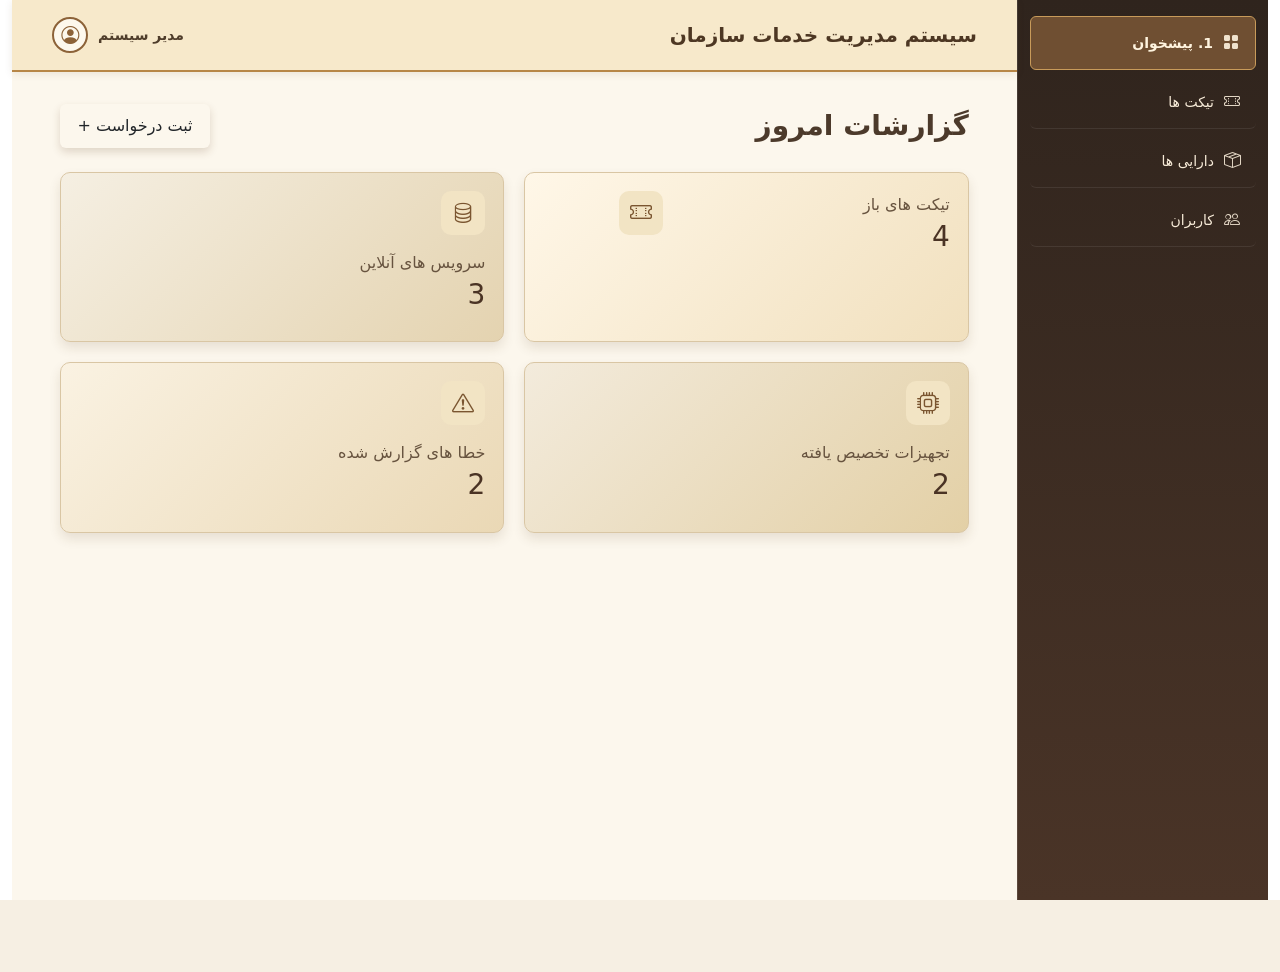
==== commit 312a0b75: "refactor styles and update button classes for improved UI consistency" ====
--- a/final_html.html
+++ b/final_html.html
@@ -1,183 +1,201 @@
 <!DOCTYPE html>
 <html lang="fa" dir="rtl">
+
 <head>
     <meta charset="UTF-8">
     <meta name="viewport" content="width=device-width, initial-scale=1.0">
-    <title>سامانه خدمات سازمانی</title>
+    <title>صفحه فرم</title>
+
     <link rel="stylesheet" href="style.css">
+    <link href="https://cdn.jsdelivr.net/npm/bootstrap@5.0.2/dist/css/bootstrap.min.css" rel="stylesheet"
+        integrity="sha384-EVSTQN3/azprG1Anm3QDgpJLIm9Nao0Yz1ztcQTwFspd3yD65VohhpuuCOmLASjC" crossorigin="anonymous">
     <link href="https://cdn.jsdelivr.net/npm/bootstrap-icons@1.11.3/font/bootstrap-icons.css" rel="stylesheet">
+
+
+
 </head>
+
 <body>
-    <div class="app-shell">
-        <aside class="sidebar">
-            <div class="brand">
-                <div class="brand-badge"><i class="bi bi-shield-check"></i></div>
-                <div>
-                    <h3>سامانه خدمات IT</h3>
-                    <p>مدیریت هوشمند درخواست‌ها</p>
+
+    <div class="container-fluid">
+
+        <!-- Sidebar -->
+        <div class="sidebar">
+            <ul>
+                <li id="menu-1" class="active">
+                    <span class="menu-icon"><i class="bi bi-grid-fill"></i></span>
+                    <span>1. پیشخوان</span>
+                </li>
+                <li id="menu-2">
+                    <span class="menu-icon"><i class="bi bi-ticket-perforated"></i></span>
+                    <span>تیکت ها</span>
+                </li>
+                <li id="menu-3">
+                    <span class="menu-icon"><i class="bi bi-box-seam"></i></span>
+                    <span>دارایی ها</span>
+                </li>
+                <li id="menu-4">
+                    <span class="menu-icon"><i class="bi bi-people"></i></span>
+                    <span>کاربران</span>
+                </li>
+
+            </ul>
+        </div>
+
+        <!-- Content area -->
+        <div class="content-area">
+
+            <header class="topbar">
+                <h2 class="topbar-title">سیستم مدیریت خدمات سازمان</h2>
+
+                <div class="topbar-user">
+                    <span>مدیر سیستم</span>
+                    <span class="user-icon"><i class="bi bi-person-circle"></i></span>
+                </div>
+            </header>
+
+            <div class="tab-content">
+                <div id="step1" class="container-fluid tab-pane  active">
+                    <!-- Main -->
+                    <div class="main-content">
+
+                        <div class="page-heading">
+                            <h1>گزارشات امروز</h1>
+                            <a href="../final project - Copy/final_html.html">
+                                <button class="btn btn-classic">ثبت درخواست +</button>
+                            </a>
+                        </div>
+
+                        <!-- Cards -->
+
+                        <form class="nrow">
+
+
+
+                            <label class="content classic-card-1">
+                                <div class="row align-content-center justify-content-center">
+
+
+                                    <div class="col-md-8">
+                                        <p class="card-header">تیکت های باز</p>
+
+                                        <h3 class="counter" id="t1">
+                                            13
+                                        </h3>
+
+                                    </div>
+
+                                    <div class="col-md-4">
+                                        <input class="card" id="rad1" type="radio" name="service" value="network">
+
+                                        <span class="card-icon"><i class="bi bi-ticket-perforated"></i></span>
+                                    </div>
+
+                                </div>
+                            </label>
+
+
+
+                            <label class="content classic-card-2">
+
+                                <input class="card" id="rad2" type="radio" name="service" value="license">
+
+                                <span class="card-icon"><i class="bi bi-database"></i></span>
+
+                                <p class="card-header">سرویس های آنلاین</p>
+
+                                <h3 class="counter" id="t2">
+                                    48
+                                </h3>
+
+                            </label>
+
+
+
+                            <label class="content classic-card-3">
+
+                                <input class="card" id="rad3" type="radio" name="service" value="hardware">
+
+                                <span class="card-icon"><i class="bi bi-cpu"></i></span>
+
+                                <p class="card-header">تجهیزات تخصیص یافته</p>
+
+                                <h3 class="counter" id="t3">
+                                    105
+                                </h3>
+                            </label>
+
+                            <label class="content classic-card-4">
+
+                                <input class="card" id="rad4" type="radio" name="service" value="errors">
+
+                                <span class="card-icon"><i class="bi bi-exclamation-triangle"></i></span>
+
+                                <p class="card-header">خطا های گزارش شده</p>
+
+                                <h3 class="counter" id="t4">
+                                    3
+                                </h3>
+
+                            </label>
+
+
+                        </form>
+
+
+
+
+
+                    </div>
+
+
+                </div>
+                <div id="step2" class="container tab-pane  fade">
+
+                    <div class="main-content">
+                        <h1> تکمیل اطلاعات</h1>
+                        <p>آی پی درخواستی(اختیاری)</p>
+                        <input id="ipinp" type="text" class="searchbox" placeholder="192.168.1.1">
+                        <p>محدوده شبکه</p>
+                        <input id="ntwk" class="searchbox" placeholder="مدیریت" list="net">
+
+
+                        <datalist id="net">
+                            <option value="مدیریت">
+                            <option value="گزینه های دیگر">
+
+                        </datalist>
+
+                    </div>
+
+                    <div class="btn-box">
+                        <button class="btn prevbtn  btn-outline-secondary" onclick="pastStep(2)"
+                            type="button">قبلی</button>
+                        <button class="btn btn-outline-primary" onclick="nextStep(2)" type="button">بعدی</button>
+                    </div>
+                </div>
+                <div id="step3" class="container tab-pane  fade">
+                    <h1>خلاصه درخواست</h1>
+
+                    <p><strong>سرویس درخواستی:</strong> <span id="resultService">-</span></p>
+
+                    <p><strong>IP درخواستی:</strong> <span id="resultIP">-</span></p>
+
+                    <p><strong>محدوده شبکه:</strong> <span id="resultNet">-</span></p>
+                    <div class="btn-box">
+                        <button class="btn prevbtn  btn-outline-secondary " onclick="pastStep(3)"
+                            type="button">قبلی</button>
+                        <button class="btn btn-primary disabled">ثبت نهایی</button>
+                    </div>
                 </div>
             </div>
-
-            <nav class="sidebar-nav">
-                <button class="nav-item active" data-step="1" onclick="setActiveStep(1)">
-                    <span class="menu-icon"><i class="bi bi-speedometer2"></i></span>
-                    <span>پیشخوان</span>
-                </button>
-                <button class="nav-item" data-step="2" onclick="setActiveStep(2)">
-                    <span class="menu-icon"><i class="bi bi-ticket-perforated"></i></span>
-                    <span>تکمیل اطلاعات</span>
-                </button>
-                <button class="nav-item" data-step="3" onclick="setActiveStep(3)">
-                    <span class="menu-icon"><i class="bi bi-file-earmark-text"></i></span>
-                    <span>خلاصه درخواست</span>
-                </button>
-            </nav>
-
-            <div class="sidebar-footer">
-                <button class="new-request-btn" type="button" onclick="setActiveStep(2)">ثبت درخواست جدید</button>
-            </div>
-        </aside>
-
-        <main class="content-area">
-            <header class="topbar">
-                <div>
-                    <h2>سیستم مدیریت خدمات سازمان</h2>
-                    <p>پایش لحظه‌ای و پاسخ سریع به درخواست‌های خدماتی</p>
-                </div>
-
-                <div class="topbar-actions">
-                    <div class="search-pill">
-                        <i class="bi bi-search"></i>
-                        <input type="text" placeholder="جستجو در سیستم">
-                    </div>
-                    <div class="user-chip">
-                        <span>مدیر سیستم</span>
-                        <i class="bi bi-person-circle"></i>
-                    </div>
-                </div>
-            </header>
-
-            <section class="main-content">
-                <div class="hero-card">
-                    <div>
-                        <span class="hero-tag">نسخه مدرن و حرفه‌ای</span>
-                        <h1>مدیریت درخواست‌ها با تجربه‌ای سریع‌تر و روان‌تر</h1>
-                        <p>این نسخه، فرم و داشبورد را از یک ظاهر ساده به یک محیط کاربری شفاف، پاسخگو و حرفه‌ای تبدیل کرده است.</p>
-                    </div>
-                    <button class="btn-primary" type="button" onclick="setActiveStep(2)">شروع فرآیند</button>
-                </div>
-
-                <div id="step1" class="step-pane active">
-                    <div class="section-heading">
-                        <div>
-                            <h3>گزارشات امروز</h3>
-                            <p>وضعیت جاری خدمات و درخواست‌ها را در یک نگاه مشاهده کنید.</p>
-                        </div>
-                        <span class="live-badge"><span class="dot"></span>به‌روزرسانی لحظه‌ای</span>
-                    </div>
-
-                    <form class="stats-grid">
-                        <label class="stat-card info">
-                            <input id="rad1" type="radio" name="service" value="network">
-                            <div class="card-top">
-                                <span class="icon"><i class="bi bi-ticket-perforated"></i></span>
-                                <span class="chip">تیکت</span>
-                            </div>
-                            <p class="card-title">تیکت‌های باز</p>
-                            <h3 class="counter" id="t1">0</h3>
-                        </label>
-
-                        <label class="stat-card danger">
-                            <input id="rad2" type="radio" name="service" value="license">
-                            <div class="card-top">
-                                <span class="icon"><i class="bi bi-globe2"></i></span>
-                                <span class="chip">سرویس</span>
-                            </div>
-                            <p class="card-title">سرویس‌های آنلاین</p>
-                            <h3 class="counter" id="t2">0</h3>
-                        </label>
-
-                        <label class="stat-card success">
-                            <input id="rad3" type="radio" name="service" value="hardware">
-                            <div class="card-top">
-                                <span class="icon"><i class="bi bi-cpu"></i></span>
-                                <span class="chip">دارایی</span>
-                            </div>
-                            <p class="card-title">تجهیزات تخصیص یافته</p>
-                            <h3 class="counter" id="t3">0</h3>
-                        </label>
-
-                        <label class="stat-card warning">
-                            <input id="rad4" type="radio" name="service" value="errors">
-                            <div class="card-top">
-                                <span class="icon"><i class="bi bi-exclamation-triangle"></i></span>
-                                <span class="chip">خطا</span>
-                            </div>
-                            <p class="card-title">خطاهای گزارش شده</p>
-                            <h3 class="counter" id="t4">0</h3>
-                        </label>
-                    </form>
-                </div>
-
-                <div id="step2" class="step-pane">
-                    <div class="panel-card">
-                        <div class="section-heading">
-                            <div>
-                                <h3>تکمیل اطلاعات درخواست</h3>
-                                <p>اطلاعات موردنیاز را وارد کنید تا درخواست شما کامل شود.</p>
-                            </div>
-                        </div>
-
-                        <div class="form-grid">
-                            <label class="field">
-                                <span>آدرس IP درخواستی (اختیاری)</span>
-                                <input id="ipinp" type="text" class="searchbox" placeholder="192.168.1.1">
-                            </label>
-
-                            <label class="field">
-                                <span>محدوده شبکه</span>
-                                <input id="ntwk" class="searchbox" placeholder="مدیریت" list="net">
-                                <datalist id="net">
-                                    <option value="مدیریت"></option>
-                                    <option value="گزینه‌های دیگر"></option>
-                                </datalist>
-                            </label>
-                        </div>
-
-                        <div class="btn-box">
-                            <button class="btn-secondary" type="button" onclick="pastStep(2)">قبلی</button>
-                            <button class="btn-primary" type="button" onclick="nextStep(2)">ادامه</button>
-                        </div>
-                    </div>
-                </div>
-
-                <div id="step3" class="step-pane">
-                    <div class="panel-card summary-card">
-                        <div class="section-heading">
-                            <div>
-                                <h3>خلاصه درخواست</h3>
-                                <p>درخواست شما آماده ثبت نهایی است.</p>
-                            </div>
-                        </div>
-
-                        <div class="summary-list">
-                            <div><span>سرویس درخواستی</span><strong id="resultService">-</strong></div>
-                            <div><span>IP درخواستی</span><strong id="resultIP">-</strong></div>
-                            <div><span>محدوده شبکه</span><strong id="resultNet">-</strong></div>
-                        </div>
-
-                        <div class="btn-box">
-                            <button class="btn-secondary" type="button" onclick="pastStep(3)">قبلی</button>
-                            <button class="btn-primary" type="button">ثبت نهایی</button>
-                        </div>
-                    </div>
-                </div>
-            </section>
-        </main>
+        </div>
     </div>
-
-    <div id="toast" class="toast" aria-live="polite"></div>
-
     <script src="script.js"></script>
+    <script src="https://cdn.jsdelivr.net/npm/bootstrap@5.0.2/dist/js/bootstrap.bundle.min.js"
+        integrity="sha384-MrcW6ZMFYlzcLA8Nl+NtUVF0sA7MsXsP1UyJoMp4YLEuNSfAP+JcXn/tWtIaxVXM"
+        crossorigin="anonymous"></script>
+
 </body>
+
 </html>
--- a/style.css
+++ b/style.css
@@ -1,493 +1,340 @@
-*:root {
-    --bg: #f4f7fb;
-    --surface: rgba(255, 255, 255, 0.9);
-    --surface-strong: #ffffff;
-    --text: #132238;
-    --muted: #64748b;
-    --line: #e2e8f0;
-    --primary: #2563eb;
-    --primary-soft: #dbeafe;
-    --success: #16a34a;
-    --danger: #dc2626;
-    --warning: #d97706;
-    --info: #0f766e;
-}
-
 * {
     margin: 0;
     padding: 0;
     box-sizing: border-box;
 }
 
+html,
 body {
-    font-family: "Vazirmatn", "Segoe UI", Tahoma, sans-serif;
-    background: linear-gradient(135deg, #eef4ff 0%, #f8fafc 100%);
-    color: var(--text);
-    min-height: 100vh;
-}
-
-button,
-input {
-    font: inherit;
-}
-
-.app-shell {
-    display: flex;
-    min-height: 100vh;
-}
+    width: 100%;
+    height: 100%;
+    font-family: "Vazirmatn", "Times New Roman", serif;
+    overflow: hidden;
+    background: #f6efe3;
+    color: #3f3123;
+}
+
+.layout,
+.container-fluid {
+    display: flex;
+    width: 100vw;
+    height: 100vh;
+}
+
+/* ====================== Sidebar ====================== */
 
 .sidebar {
-    width: 280px;
-    background: linear-gradient(180deg, #0f172a 0%, #111827 100%);
-    color: #f8fafc;
-    padding: 24px 18px;
+    width: 20%;
+    height: 100vh;
+    background: linear-gradient(180deg, #2f241d 0%, #4a3427 100%);
+    color: #f7ebd8;
     display: flex;
     flex-direction: column;
-    gap: 24px;
-}
-
-.brand {
-    display: flex;
-    align-items: center;
-    gap: 12px;
-    padding: 8px 6px;
-}
-
-.brand-badge {
-    width: 48px;
-    height: 48px;
-    border-radius: 16px;
-    display: grid;
-    place-items: center;
-    background: rgba(37, 99, 235, 0.22);
-    color: #bfdbfe;
-    font-size: 20px;
-}
-
-.brand h3 {
-    font-size: 17px;
-    margin-bottom: 4px;
-}
-
-.brand p {
-    font-size: 12px;
-    color: #94a3b8;
-}
-
-.sidebar-nav {
-    display: flex;
-    flex-direction: column;
+    flex-shrink: 0;
+    border-left: 1px solid rgba(255, 255, 255, 0.1);
+}
+
+.sidebar ul {
+    list-style: none;
+    flex: 1;
+    padding: 16px 12px;
+}
+
+.sidebar li {
+    padding: 14px 16px;
+    font-size: 14px;
+    border-bottom: 1px solid rgba(255, 255, 255, 0.08);
+    cursor: pointer;
+    transition: 0.25s;
+    border-radius: 6px;
+    display: flex;
+    align-items: center;
     gap: 10px;
-}
-
-.nav-item {
-    border: 0;
-    background: transparent;
-    color: #e2e8f0;
-    padding: 13px 14px;
-    border-radius: 14px;
-    display: flex;
-    align-items: center;
-    gap: 10px;
-    cursor: pointer;
-    transition: all 0.25s ease;
-    text-align: right;
-}
-
-.nav-item:hover,
-.nav-item.active {
-    background: rgba(255, 255, 255, 0.1);
-    color: #fff;
-}
-
-.sidebar-footer {
-    margin-top: auto;
-}
-
-.new-request-btn,
-.btn-primary,
-.btn-secondary {
-    border: 0;
-    border-radius: 999px;
-    padding: 12px 18px;
-    cursor: pointer;
-    transition: transform 0.2s ease, box-shadow 0.2s ease;
-}
-
-.new-request-btn,
-.btn-primary {
-    background: linear-gradient(135deg, var(--primary), #3b82f6);
-    color: #fff;
-    box-shadow: 0 10px 25px rgba(37, 99, 235, 0.3);
-}
-
-.btn-secondary {
-    background: #e2e8f0;
-    color: var(--text);
-}
-
-.new-request-btn:hover,
-.btn-primary:hover,
-.btn-secondary:hover {
-    transform: translateY(-1px);
-}
+    margin-bottom: 6px;
+}
+
+.menu-icon {
+    display: flex;
+    align-items: center;
+    flex-shrink: 0;
+    opacity: 0.9;
+    font-size: 16px;
+}
+
+.sidebar li:hover {
+    background: rgba(255, 255, 255, 0.08);
+}
+
+.sidebar li.active {
+    background: #6f4f32;
+    color: #fff4df;
+    font-weight: bold;
+    border: 1px solid #c89b5a;
+}
+
+/* ====================== Content area ====================== */
 
 .content-area {
     flex: 1;
+    height: 100vh;
     display: flex;
     flex-direction: column;
     min-width: 0;
-}
+    background: #fcf7ed;
+}
+
+.tab-content {
+    flex: 1;
+    min-height: 0;
+    position: relative;
+}
+
+.tab-content .container {
+    height: 100%;
+    display: flex;
+    flex-direction: column;
+}
+
+/* ====================== Header ====================== */
 
 .topbar {
-    display: flex;
+    flex-shrink: 0;
+    height: 72px;
+    display: flex;
+    align-items: center;
     justify-content: space-between;
-    align-items: center;
-    padding: 22px 30px;
-    background: rgba(255, 255, 255, 0.72);
-    backdrop-filter: blur(14px);
-    border-bottom: 1px solid rgba(226, 232, 240, 0.9);
-}
-
-.topbar h2 {
+    padding: 0 40px;
+    background: #f7e9cb;
+    border-bottom: 2px solid #b78647;
+    box-shadow: 0 2px 8px rgba(78, 54, 27, 0.1);
+}
+
+.topbar-title {
     font-size: 20px;
-    margin-bottom: 4px;
-}
-
-.topbar p {
-    color: var(--muted);
-    font-size: 13px;
-}
-
-.topbar-actions {
-    display: flex;
-    align-items: center;
-    gap: 12px;
-}
-
-.search-pill {
-    display: flex;
-    align-items: center;
-    gap: 8px;
-    background: var(--surface-strong);
-    padding: 10px 14px;
-    border-radius: 999px;
-    border: 1px solid var(--line);
-}
-
-.search-pill input {
-    border: 0;
-    outline: 0;
-    background: transparent;
-    min-width: 180px;
-}
-
-.user-chip {
-    display: flex;
-    align-items: center;
-    gap: 8px;
-    background: var(--surface-strong);
-    padding: 10px 14px;
-    border-radius: 999px;
-    border: 1px solid var(--line);
-    color: var(--text);
-}
+    color: #4d3723;
+    font-weight: 700;
+    margin: 0;
+}
+
+.topbar-user {
+    display: flex;
+    align-items: center;
+    gap: 10px;
+    font-size: 14px;
+    color: #4f3d2b;
+    font-weight: 600;
+}
+
+.topbar-user .user-icon {
+    width: 36px;
+    height: 36px;
+    border-radius: 50%;
+    background: #fdf8ed;
+    border: 2px solid #8c6238;
+    color: #8c6238;
+    display: flex;
+    align-items: center;
+    justify-content: center;
+    font-size: 18px;
+}
+
+/* ====================== Main ====================== */
 
 .main-content {
     flex: 1;
-    padding: 26px;
+    padding: 32px 36px 90px;
     overflow-y: auto;
 }
 
-.hero-card,
-.panel-card {
-    background: var(--surface);
-    border: 1px solid rgba(226, 232, 240, 0.95);
-    border-radius: 24px;
-    box-shadow: 0 18px 45px rgba(15, 23, 42, 0.06);
-    backdrop-filter: blur(16px);
-}
-
-.hero-card {
-    display: flex;
+.main-content h1 {
+    font-size: 28px;
+    color: #4c3a2b;
+    margin-bottom: 20px;
+    font-weight: 700;
+}
+
+.page-heading {
+    display: flex;
+    align-items: center;
     justify-content: space-between;
-    align-items: center;
+    margin-bottom: 24px;
+}
+
+.page-heading h1 {
+    margin-bottom: 0;
+}
+
+.page-heading .btn {
+    min-width: 150px;
+    min-height: 44px;
+    margin: 0;
+}
+
+/* ====================== Search Box ====================== */
+
+.searchbox {
+    width: 100%;
+    height: 48px;
+    margin-bottom: 30px;
+    padding: 0 18px;
+    font-size: 16px;
+    border: 1px solid #c1a87a;
+    border-radius: 8px;
+    outline: none;
+    transition: 0.3s;
+    background: #fffdf8;
+}
+
+.searchbox:focus {
+    border-color: #8c6238;
+    box-shadow: 0 0 6px rgba(140, 98, 56, 0.18);
+}
+
+/* ====================== Cards ====================== */
+
+.nrow {
+    display: flex;
     gap: 20px;
-    padding: 24px 26px;
-    margin-bottom: 20px;
-}
-
-.hero-tag {
-    display: inline-block;
-    margin-bottom: 8px;
-    padding: 6px 10px;
-    border-radius: 999px;
-    font-size: 12px;
-    background: var(--primary-soft);
-    color: var(--primary);
+    flex-wrap: wrap;
+}
+
+.content {
+    flex: 0 0 calc(50% - 10px);
+    min-height: 160px;
+    background: #fdf8ee;
+    border-radius: 10px;
+    padding: 18px;
+    border: 1px solid #d9c6a4;
+    box-shadow: 0 6px 12px rgba(79, 56, 23, 0.12);
+    transition: 0.25s;
+    cursor: pointer;
+    position: relative;
+    display: flex;
+    flex-direction: column;
+}
+
+.content.classic-card-1 {
+    background: linear-gradient(135deg, #fff7e8 0%, #f1e0be 100%);
+}
+
+.content.classic-card-2 {
+    background: linear-gradient(135deg, #f5efe2 0%, #e4d3b0 100%);
+}
+
+.content.classic-card-3 {
+    background: linear-gradient(135deg, #f3ebdc 0%, #e3d0a6 100%);
+}
+
+.content.classic-card-4 {
+    background: linear-gradient(135deg, #faf2e2 0%, #ead8b5 100%);
+}
+
+.card-icon {
+    width: 44px;
+    height: 44px;
+    border-radius: 10px;
+    background: #f2e4c4;
+    color: #7a5530;
+    display: flex;
+    align-items: center;
+    justify-content: center;
+    margin-bottom: 14px;
+    transition: 0.25s;
+    font-size: 22px;
+}
+
+.content:hover {
+    transform: translateY(-3px);
+    box-shadow: 0 10px 16px rgba(79, 56, 23, 0.18);
+    border-color: #a97a45;
+}
+
+.content input {
+    position: absolute;
+    top: 20px;
+    right: 20px;
+    width: 20px;
+    height: 20px;
+}
+
+.content h3 {
+    margin-bottom: 12px;
+    color: #4a3324;
+}
+
+.content p {
+    color: #67533f;
+    line-height: 1.8;
+}
+
+.content input[type="radio"] {
+    display: none;
+}
+
+/* ====================== Button ====================== */
+
+.btn {
+    background-color: #8b5e3c;
+    color: #fff8ef;
+    margin: auto;
+    border-radius: 10px;
+    min-width: 150px;
+    min-height: 50px;
+    border: 1px solid #6f4629;
+    box-shadow: 0 4px 8px rgba(92, 60, 28, 0.18);
     font-weight: 600;
 }
 
-.hero-card h1 {
-    font-size: 24px;
-    margin-bottom: 8px;
-}
-
-.hero-card p {
-    color: var(--muted);
-    max-width: 650px;
-    line-height: 1.8;
-}
-
-.section-heading {
+.prevbtn {
+    background-color: #6f6b63;
+    color: #f9f4eb;
+    border-color: #5c584f;
+}
+
+.btn-box {
+    position: fixed;
+    bottom: 20px;
+    left: 0%;
+    right: 20%;
     display: flex;
     justify-content: space-between;
-    align-items: center;
-    margin-bottom: 16px;
-}
-
-.section-heading h3 {
-    font-size: 18px;
-    margin-bottom: 4px;
-}
-
-.section-heading p {
-    color: var(--muted);
-    font-size: 13px;
-}
-
-.live-badge {
-    display: inline-flex;
-    align-items: center;
-    gap: 8px;
-    background: #ecfdf3;
-    color: var(--success);
-    padding: 8px 12px;
-    border-radius: 999px;
-    font-size: 13px;
-}
-
-.dot {
-    width: 8px;
-    height: 8px;
-    border-radius: 50%;
-    background: currentColor;
-}
-
-.stats-grid {
-    display: grid;
-    grid-template-columns: repeat(2, minmax(220px, 1fr));
-    gap: 16px;
-}
-
-.stat-card {
-    position: relative;
-    padding: 20px;
-    border-radius: 20px;
-    min-height: 170px;
-    cursor: pointer;
-    border: 2px solid transparent;
-    transition: all 0.25s ease;
-    background: var(--surface-strong);
-}
-
-.stat-card:hover {
-    transform: translateY(-2px);
-    box-shadow: 0 14px 26px rgba(15, 23, 42, 0.08);
-}
-
-.stat-card.selected {
-    border-color: var(--primary);
-    box-shadow: 0 8px 24px rgba(37, 99, 235, 0.16);
-    background: linear-gradient(135deg, #f8fbff 0%, #eef4ff 100%);
-}
-
-.stat-card input {
-    position: absolute;
-    opacity: 0;
-    pointer-events: none;
-}
-
-.card-top {
-    display: flex;
-    justify-content: space-between;
-    align-items: center;
-    margin-bottom: 14px;
-}
-
-.icon {
-    width: 42px;
-    height: 42px;
-    border-radius: 12px;
-    display: grid;
-    place-items: center;
-    font-size: 20px;
-    color: #fff;
-}
-
-.stat-card.info .icon {
-    background: linear-gradient(135deg, var(--info), #14b8a6);
-}
-
-.stat-card.danger .icon {
-    background: linear-gradient(135deg, var(--danger), #f43f5e);
-}
-
-.stat-card.success .icon {
-    background: linear-gradient(135deg, var(--success), #34d399);
-}
-
-.stat-card.warning .icon {
-    background: linear-gradient(135deg, var(--warning), #f59e0b);
-}
-
-.chip {
-    padding: 5px 10px;
-    border-radius: 999px;
-    font-size: 11px;
-    background: #f8fafc;
-    color: var(--muted);
-}
-
-.card-title {
-    font-size: 16px;
-    color: var(--text);
-    margin-bottom: 10px;
-}
-
-.counter {
-    font-size: 28px;
-    font-weight: 700;
-}
-
-.step-pane {
-    display: none;
-}
-
-.step-pane.active {
-    display: block;
-    animation: fadeIn 0.25s ease;
-}
-
-.panel-card {
-    padding: 24px;
-}
-
-.form-grid {
-    display: grid;
-    gap: 16px;
-}
-
-.field {
-    display: flex;
-    flex-direction: column;
-    gap: 8px;
-    color: var(--muted);
-}
-
-.searchbox {
-    border: 1px solid var(--line);
-    background: #fff;
-    border-radius: 14px;
-    padding: 12px 14px;
-    outline: none;
-    transition: border-color 0.2s ease, box-shadow 0.2s ease;
-}
-
-.searchbox:focus {
-    border-color: var(--primary);
-    box-shadow: 0 0 0 3px rgba(37, 99, 235, 0.16);
-    transform: translateY(-1px);
-}
-
-.btn-box {
-    display: flex;
-    justify-content: space-between;
-    gap: 12px;
-    margin-top: 24px;
-}
-
-.summary-list {
-    display: grid;
-    gap: 12px;
-    margin: 16px 0 6px;
-}
-
-.summary-list div {
-    display: flex;
-    justify-content: space-between;
-    align-items: center;
-    padding: 12px 14px;
-    border-radius: 14px;
-    background: #f8fafc;
-    color: var(--text);
-}
-
-.summary-list strong {
-    color: var(--primary);
-}
-
-.toast {
-    position: fixed;
-    bottom: 24px;
-    right: 24px;
-    background: #111827;
-    color: #fff;
-    padding: 12px 16px;
-    border-radius: 999px;
-    opacity: 0;
-    transform: translateY(12px);
-    transition: all 0.25s ease;
-    pointer-events: none;
-    z-index: 50;
-}
-
-.toast.show {
-    opacity: 1;
-    transform: translateY(0);
-}
-
-@keyframes fadeIn {
-    from { opacity: 0; transform: translateY(6px); }
-    to { opacity: 1; transform: translateY(0); }
-}
-
-@media (max-width: 900px) {
-    .app-shell {
+}
+
+/* ====================== Responsive ====================== */
+
+@media(max-width:900px) {
+    .content {
+        flex: 0 0 100%;
+    }
+}
+
+@media(max-width:640px) {
+    .layout,
+    .container-fluid {
         flex-direction: column;
     }
 
     .sidebar {
         width: 100%;
-    }
-
-    .stats-grid {
-        grid-template-columns: 1fr;
-    }
-}
-
-@media (max-width: 640px) {
-    .topbar,
-    .main-content {
-        padding: 16px;
+        height: 40vh;
+    }
+
+    .content-area {
+        height: 60vh;
     }
 
     .topbar {
-        flex-direction: column;
-        align-items: flex-start;
-        gap: 12px;
-    }
-
-    .hero-card {
-        flex-direction: column;
-        align-items: flex-start;
-    }
-
-    .btn-box {
-        flex-direction: column;
-    }
-
-    .search-pill input {
-        min-width: 0;
-    }
+        padding: 0 16px;
+    }
+
+    .topbar-title {
+        font-size: 15px;
+    }
+}
+
+/* ========= step ========= */
+
+.step {
+    flex: 1;
+    height: 100vh;
 }
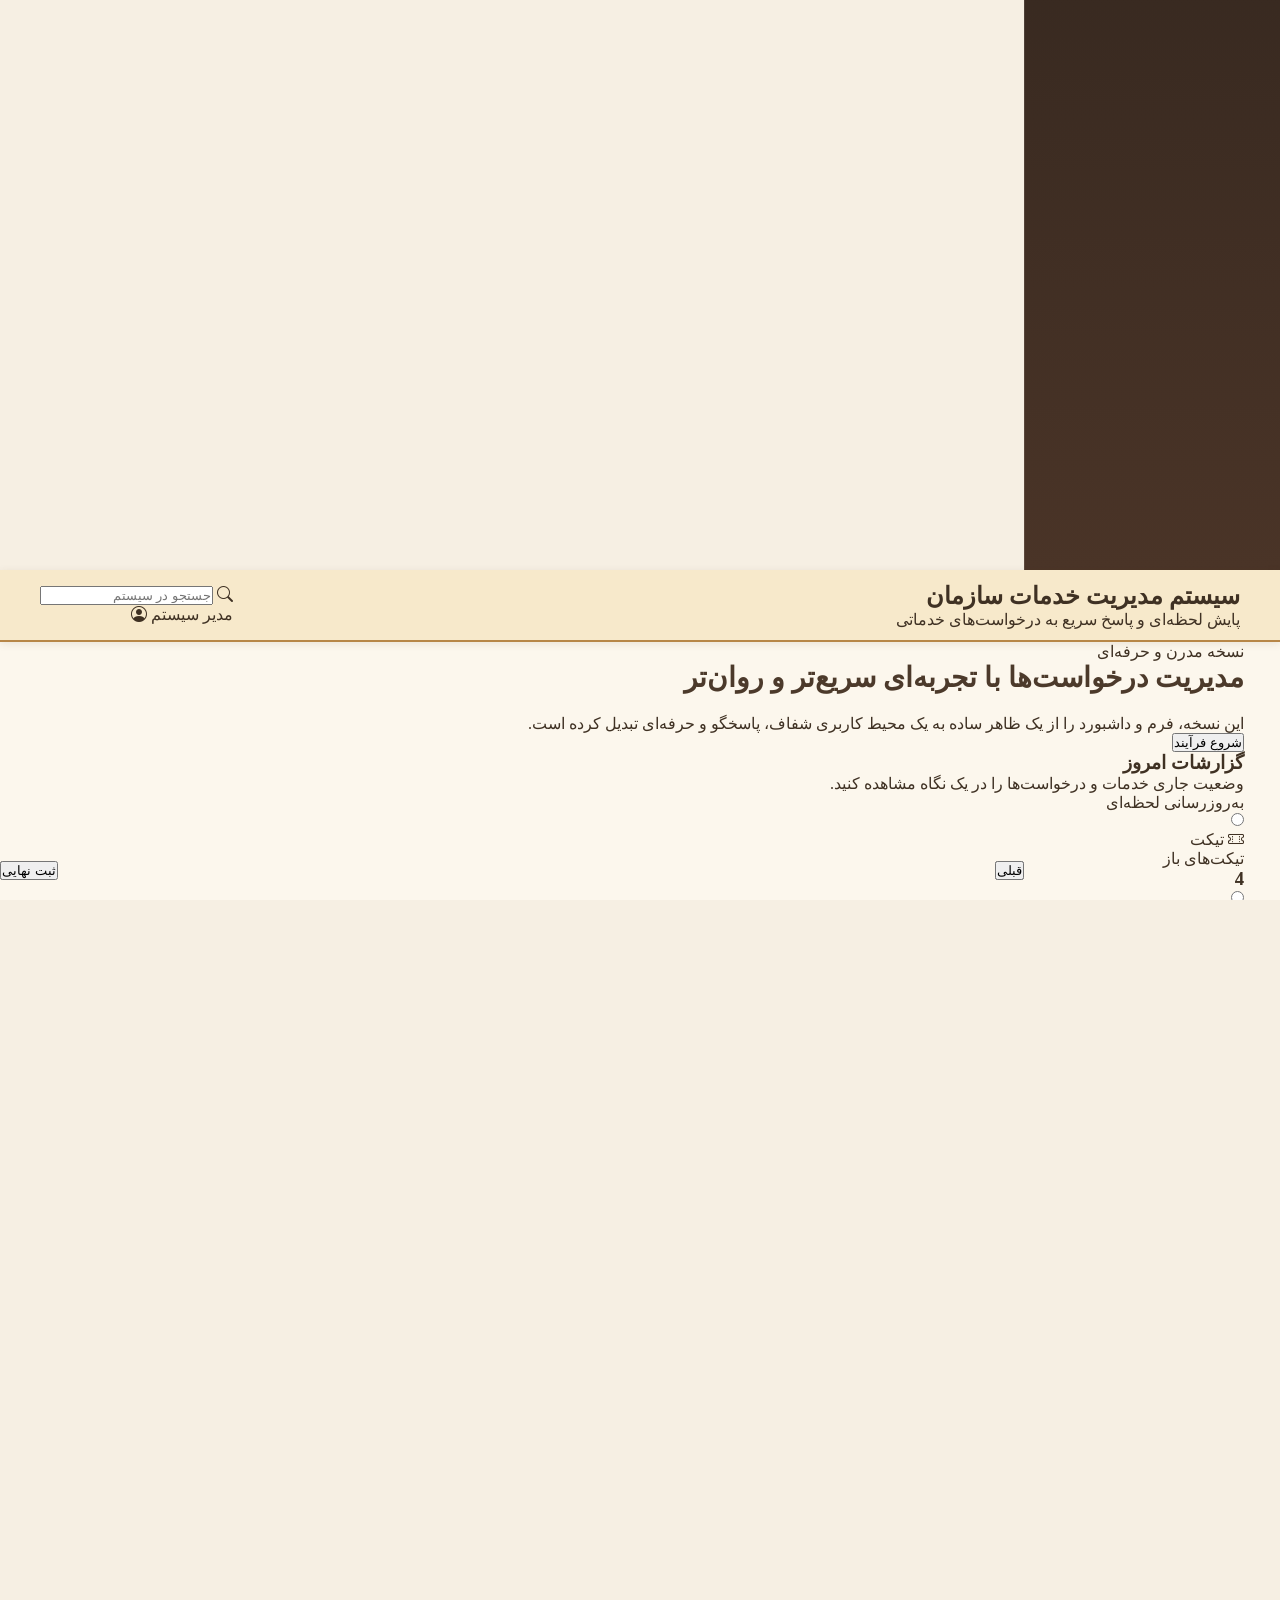
==== commit 7fd0540f: "fix: add missing span element for improved layout consistency" ====
--- a/final_html.html
+++ b/final_html.html
@@ -1,201 +1,183 @@
 <!DOCTYPE html>
 <html lang="fa" dir="rtl">
-
 <head>
     <meta charset="UTF-8">
     <meta name="viewport" content="width=device-width, initial-scale=1.0">
-    <title>صفحه فرم</title>
+    <title>سامانه خدمات سازمانی</title>
+    <link rel="stylesheet" href="style.css">
+    <link href="https://cdn.jsdelivr.net/npm/bootstrap-icons@1.11.3/font/bootstrap-icons.css" rel="stylesheet">
+</head>
+<body>
+    <div class="app-shell">
+        <aside class="sidebar">
+            <div class="brand">
+                <div class="brand-badge"><i class="bi bi-shield-check"></i></div>
+                <div>
+                    <h3>سامانه خدمات IT</h3>
+                    <p>مدیریت هوشمند درخواست‌ها</p>
+                </div>
+            </div>
 
-    <link rel="stylesheet" href="style.css">
-    <link href="https://cdn.jsdelivr.net/npm/bootstrap@5.0.2/dist/css/bootstrap.min.css" rel="stylesheet"
-        integrity="sha384-EVSTQN3/azprG1Anm3QDgpJLIm9Nao0Yz1ztcQTwFspd3yD65VohhpuuCOmLASjC" crossorigin="anonymous">
-    <link href="https://cdn.jsdelivr.net/npm/bootstrap-icons@1.11.3/font/bootstrap-icons.css" rel="stylesheet">
+            <nav class="sidebar-nav">
+                <button class="nav-item active" data-step="1" onclick="setActiveStep(1)">
+                    <span class="menu-icon"><i class="bi bi-speedometer2"></i></span>
+                    <span>پیشخوان</span>
+                </button>
+                <button class="nav-item" data-step="2" onclick="setActiveStep(2)">
+                    <span class="menu-icon"><i class="bi bi-ticket-perforated"></i></span>
+                    <span>تکمیل اطلاعات</span>
+                </button>
+                <button class="nav-item" data-step="3" onclick="setActiveStep(3)">
+                    <span class="menu-icon"><i class="bi bi-file-earmark-text"></i></span>
+                    <span>خلاصه درخواست</span>
+                </button>
+            </nav>
 
+            <div class="sidebar-footer">
+                <button class="new-request-btn" type="button" onclick="setActiveStep(2)">ثبت درخواست جدید</button>
+            </div>
+        </aside>
 
+        <main class="content-area">
+            <header class="topbar">
+                <div>
+                    <h2>سیستم مدیریت خدمات سازمان</h2>
+                    <p>پایش لحظه‌ای و پاسخ سریع به درخواست‌های خدماتی</p>
+                </div>
 
-</head>
-
-<body>
-
-    <div class="container-fluid">
-
-        <!-- Sidebar -->
-        <div class="sidebar">
-            <ul>
-                <li id="menu-1" class="active">
-                    <span class="menu-icon"><i class="bi bi-grid-fill"></i></span>
-                    <span>1. پیشخوان</span>
-                </li>
-                <li id="menu-2">
-                    <span class="menu-icon"><i class="bi bi-ticket-perforated"></i></span>
-                    <span>تیکت ها</span>
-                </li>
-                <li id="menu-3">
-                    <span class="menu-icon"><i class="bi bi-box-seam"></i></span>
-                    <span>دارایی ها</span>
-                </li>
-                <li id="menu-4">
-                    <span class="menu-icon"><i class="bi bi-people"></i></span>
-                    <span>کاربران</span>
-                </li>
-
-            </ul>
-        </div>
-
-        <!-- Content area -->
-        <div class="content-area">
-
-            <header class="topbar">
-                <h2 class="topbar-title">سیستم مدیریت خدمات سازمان</h2>
-
-                <div class="topbar-user">
-                    <span>مدیر سیستم</span>
-                    <span class="user-icon"><i class="bi bi-person-circle"></i></span>
+                <div class="topbar-actions">
+                    <div class="search-pill">
+                        <i class="bi bi-search"></i>
+                        <input type="text" placeholder="جستجو در سیستم">
+                    </div>
+                    <div class="user-chip">
+                        <span>مدیر سیستم</span>
+                        <i class="bi bi-person-circle"></i>
+                    </div>
                 </div>
             </header>
 
-            <div class="tab-content">
-                <div id="step1" class="container-fluid tab-pane  active">
-                    <!-- Main -->
-                    <div class="main-content">
+            <section class="main-content">
+                <div class="hero-card">
+                    <div>
+                        <span class="hero-tag">نسخه مدرن و حرفه‌ای</span>
+                        <h1>مدیریت درخواست‌ها با تجربه‌ای سریع‌تر و روان‌تر</h1>
+                        <p>این نسخه، فرم و داشبورد را از یک ظاهر ساده به یک محیط کاربری شفاف، پاسخگو و حرفه‌ای تبدیل کرده است.</p>
+                    </div>
+                    <button class="btn-primary" type="button" onclick="setActiveStep(2)">شروع فرآیند</button>
+                </div>
 
-                        <div class="page-heading">
-                            <h1>گزارشات امروز</h1>
-                            <a href="../final project - Copy/final_html.html">
-                                <button class="btn btn-classic">ثبت درخواست +</button>
-                            </a>
+                <div id="step1" class="step-pane active">
+                    <div class="section-heading">
+                        <div>
+                            <h3>گزارشات امروز</h3>
+                            <p>وضعیت جاری خدمات و درخواست‌ها را در یک نگاه مشاهده کنید.</p>
+                        </div>
+                        <span class="live-badge"><span class="dot"></span>به‌روزرسانی لحظه‌ای</span>
+                    </div>
+
+                    <form class="stats-grid">
+                        <label class="stat-card info">
+                            <input id="rad1" type="radio" name="service" value="network">
+                            <div class="card-top">
+                                <span class="icon"><i class="bi bi-ticket-perforated"></i></span>
+                                <span class="chip">تیکت</span>
+                            </div>
+                            <p class="card-title">تیکت‌های باز</p>
+                            <h3 class="counter" id="t1">0</h3>
+                        </label>
+
+                        <label class="stat-card danger">
+                            <input id="rad2" type="radio" name="service" value="license">
+                            <div class="card-top">
+                                <span class="icon"><i class="bi bi-globe2"></i></span>
+                                <span class="chip">سرویس</span>
+                            </div>
+                            <p class="card-title">سرویس‌های آنلاین</p>
+                            <h3 class="counter" id="t2">0</h3>
+                        </label>
+
+                        <label class="stat-card success">
+                            <input id="rad3" type="radio" name="service" value="hardware">
+                            <div class="card-top">
+                                <span class="icon"><i class="bi bi-cpu"></i></span>
+                                <span class="chip">دارایی</span>
+                            </div>
+                            <p class="card-title">تجهیزات تخصیص یافته</p>
+                            <h3 class="counter" id="t3">0</h3>
+                        </label>
+
+                        <label class="stat-card warning">
+                            <input id="rad4" type="radio" name="service" value="errors">
+                            <div class="card-top">
+                                <span class="icon"><i class="bi bi-exclamation-triangle"></i></span>
+                                <span class="chip">خطا</span>
+                            </div>
+                            <p class="card-title">خطاهای گزارش شده</p>
+                            <h3 class="counter" id="t4">0</h3>
+                        </label>
+                    </form>
+                </div>
+<span></span>
+                <div id="step2" class="step-pane">
+                    <div class="panel-card">
+                        <div class="section-heading">
+                            <div>
+                                <h3>تکمیل اطلاعات درخواست</h3>
+                                <p>اطلاعات موردنیاز را وارد کنید تا درخواست شما کامل شود.</p>
+                            </div>
                         </div>
 
-                        <!-- Cards -->
-
-                        <form class="nrow">
-
-
-
-                            <label class="content classic-card-1">
-                                <div class="row align-content-center justify-content-center">
-
-
-                                    <div class="col-md-8">
-                                        <p class="card-header">تیکت های باز</p>
-
-                                        <h3 class="counter" id="t1">
-                                            13
-                                        </h3>
-
-                                    </div>
-
-                                    <div class="col-md-4">
-                                        <input class="card" id="rad1" type="radio" name="service" value="network">
-
-                                        <span class="card-icon"><i class="bi bi-ticket-perforated"></i></span>
-                                    </div>
-
-                                </div>
+                        <div class="form-grid">
+                            <label class="field">
+                                <span>آدرس IP درخواستی (اختیاری)</span>
+                                <input id="ipinp" type="text" class="searchbox" placeholder="192.168.1.1">
                             </label>
 
+                            <label class="field">
+                                <span>محدوده شبکه</span>
+                                <input id="ntwk" class="searchbox" placeholder="مدیریت" list="net">
+                                <datalist id="net">
+                                    <option value="مدیریت"></option>
+                                    <option value="گزینه‌های دیگر"></option>
+                                </datalist>
+                            </label>
+                        </div>
 
-
-                            <label class="content classic-card-2">
-
-                                <input class="card" id="rad2" type="radio" name="service" value="license">
-
-                                <span class="card-icon"><i class="bi bi-database"></i></span>
-
-                                <p class="card-header">سرویس های آنلاین</p>
-
-                                <h3 class="counter" id="t2">
-                                    48
-                                </h3>
-
-                            </label>
-
-
-
-                            <label class="content classic-card-3">
-
-                                <input class="card" id="rad3" type="radio" name="service" value="hardware">
-
-                                <span class="card-icon"><i class="bi bi-cpu"></i></span>
-
-                                <p class="card-header">تجهیزات تخصیص یافته</p>
-
-                                <h3 class="counter" id="t3">
-                                    105
-                                </h3>
-                            </label>
-
-                            <label class="content classic-card-4">
-
-                                <input class="card" id="rad4" type="radio" name="service" value="errors">
-
-                                <span class="card-icon"><i class="bi bi-exclamation-triangle"></i></span>
-
-                                <p class="card-header">خطا های گزارش شده</p>
-
-                                <h3 class="counter" id="t4">
-                                    3
-                                </h3>
-
-                            </label>
-
-
-                        </form>
-
-
-
-
-
-                    </div>
-
-
-                </div>
-                <div id="step2" class="container tab-pane  fade">
-
-                    <div class="main-content">
-                        <h1> تکمیل اطلاعات</h1>
-                        <p>آی پی درخواستی(اختیاری)</p>
-                        <input id="ipinp" type="text" class="searchbox" placeholder="192.168.1.1">
-                        <p>محدوده شبکه</p>
-                        <input id="ntwk" class="searchbox" placeholder="مدیریت" list="net">
-
-
-                        <datalist id="net">
-                            <option value="مدیریت">
-                            <option value="گزینه های دیگر">
-
-                        </datalist>
-
-                    </div>
-
-                    <div class="btn-box">
-                        <button class="btn prevbtn  btn-outline-secondary" onclick="pastStep(2)"
-                            type="button">قبلی</button>
-                        <button class="btn btn-outline-primary" onclick="nextStep(2)" type="button">بعدی</button>
+                        <div class="btn-box">
+                            <button class="btn-secondary" type="button" onclick="pastStep(2)">قبلی</button>
+                            <button class="btn-primary" type="button" onclick="nextStep(2)">ادامه</button>
+                        </div>
                     </div>
                 </div>
-                <div id="step3" class="container tab-pane  fade">
-                    <h1>خلاصه درخواست</h1>
 
-                    <p><strong>سرویس درخواستی:</strong> <span id="resultService">-</span></p>
+                <div id="step3" class="step-pane">
+                    <div class="panel-card summary-card">
+                        <div class="section-heading">
+                            <div>
+                                <h3>خلاصه درخواست</h3>
+                                <p>درخواست شما آماده ثبت نهایی است.</p>
+                            </div>
+                        </div>
 
-                    <p><strong>IP درخواستی:</strong> <span id="resultIP">-</span></p>
+                        <div class="summary-list">
+                            <div><span>سرویس درخواستی</span><strong id="resultService">-</strong></div>
+                            <div><span>IP درخواستی</span><strong id="resultIP">-</strong></div>
+                            <div><span>محدوده شبکه</span><strong id="resultNet">-</strong></div>
+                        </div>
 
-                    <p><strong>محدوده شبکه:</strong> <span id="resultNet">-</span></p>
-                    <div class="btn-box">
-                        <button class="btn prevbtn  btn-outline-secondary " onclick="pastStep(3)"
-                            type="button">قبلی</button>
-                        <button class="btn btn-primary disabled">ثبت نهایی</button>
+                        <div class="btn-box">
+                            <button class="btn-secondary" type="button" onclick="pastStep(3)">قبلی</button>
+                            <button class="btn-primary" type="button">ثبت نهایی</button>
+                        </div>
                     </div>
                 </div>
-            </div>
-        </div>
+            </section>
+        </main>
     </div>
+
+    <div id="toast" class="toast" aria-live="polite"></div>
+
     <script src="script.js"></script>
-    <script src="https://cdn.jsdelivr.net/npm/bootstrap@5.0.2/dist/js/bootstrap.bundle.min.js"
-        integrity="sha384-MrcW6ZMFYlzcLA8Nl+NtUVF0sA7MsXsP1UyJoMp4YLEuNSfAP+JcXn/tWtIaxVXM"
-        crossorigin="anonymous"></script>
-
 </body>
-
 </html>
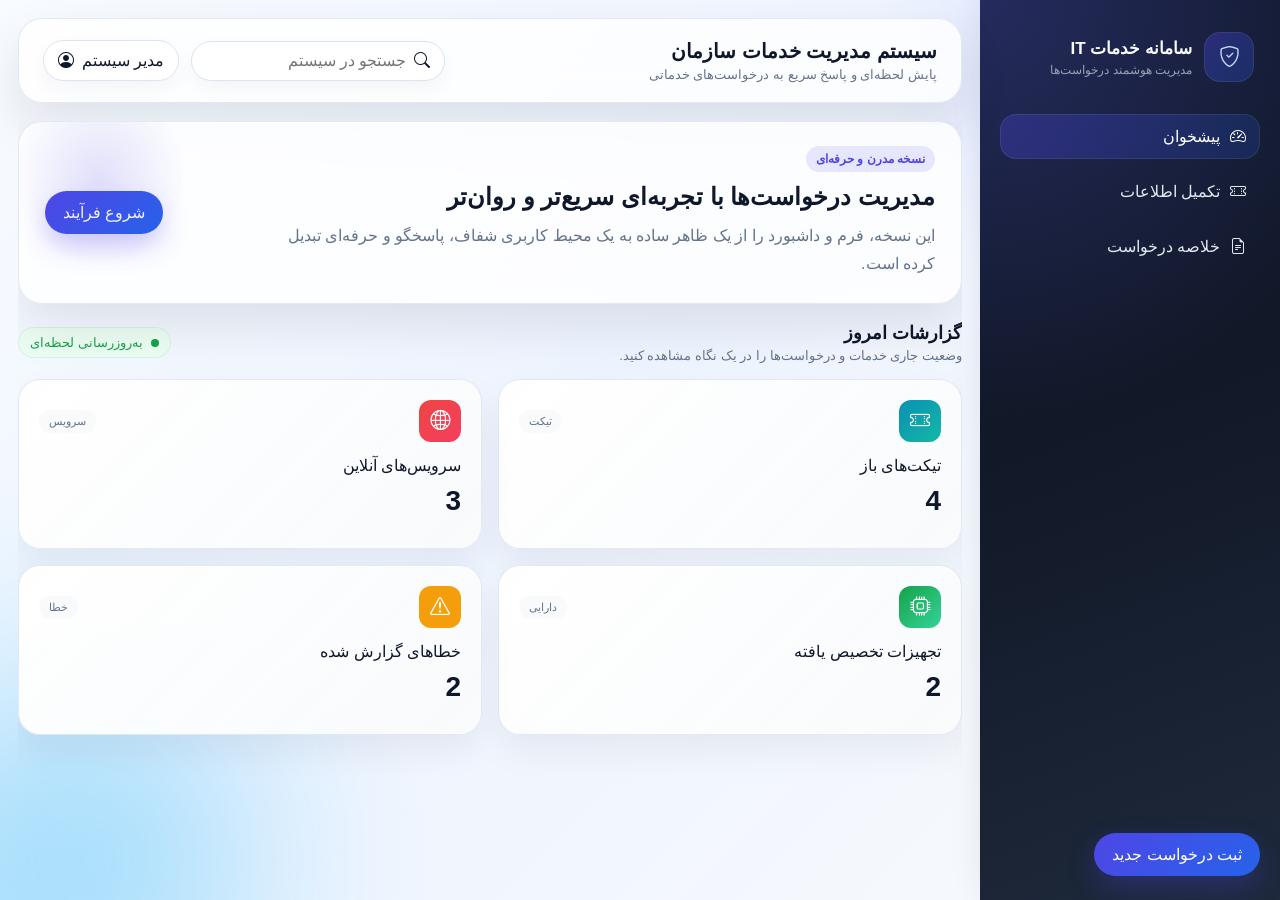
==== commit b820d090: "fix: remove empty paragraph and update CSS variables for improved design consistency" ====
--- a/final_html.html
+++ b/final_html.html
@@ -8,6 +8,7 @@
     <link href="https://cdn.jsdelivr.net/npm/bootstrap-icons@1.11.3/font/bootstrap-icons.css" rel="stylesheet">
 </head>
 <body>
+
     <div class="app-shell">
         <aside class="sidebar">
             <div class="brand">
--- a/style.css
+++ b/style.css
@@ -1,340 +1,598 @@
+*:root {
+    --bg: #f4f7fb;
+    --surface: rgba(255, 255, 255, 0.82);
+    --surface-strong: #ffffff;
+    --text: #0f172a;
+    --muted: #64748b;
+    --line: #dbe4f0;
+    --primary: #4f46e5;
+    --primary-2: #2563eb;
+    --primary-soft: rgba(79, 70, 229, 0.12);
+    --success: #16a34a;
+    --danger: #ef4444;
+    --warning: #f59e0b;
+    --info: #0891b2;
+    --shadow: 0 22px 50px rgba(15, 23, 42, 0.1);
+}
+
 * {
     margin: 0;
     padding: 0;
     box-sizing: border-box;
 }
 
-html,
 body {
-    width: 100%;
-    height: 100%;
-    font-family: "Vazirmatn", "Times New Roman", serif;
+    font-family: "Vazirmatn", "Segoe UI", Tahoma, sans-serif;
+    background:
+        radial-gradient(circle at top right, rgba(129, 140, 248, 0.24), transparent 26%),
+        radial-gradient(circle at bottom left, rgba(56, 189, 248, 0.2), transparent 28%),
+        linear-gradient(135deg, #f8fbff 0%, #eef4ff 45%, #f8fafc 100%);
+    color: var(--text);
+    min-height: 100vh;
+    overflow-x: hidden;
+}
+
+body::before,
+body::after {
+    content: "";
+    position: fixed;
+    width: 320px;
+    height: 320px;
+    border-radius: 50%;
+    filter: blur(70px);
+    opacity: 0.24;
+    z-index: -1;
+    animation: float 9s ease-in-out infinite;
+}
+
+body::before {
+    top: -90px;
+    right: -100px;
+    background: #818cf8;
+}
+
+body::after {
+    bottom: -120px;
+    left: -80px;
+    background: #38bdf8;
+    animation-delay: -4s;
+}
+
+button,
+input {
+    font: inherit;
+}
+
+.app-shell {
+    display: flex;
+    min-height: 100vh;
+}
+
+.sidebar {
+    width: 300px;
+    background: linear-gradient(160deg, #0f172a 0%, #111827 45%, #1e293b 100%);
+    color: #f8fafc;
+    padding: 24px 20px;
+    display: flex;
+    flex-direction: column;
+    gap: 24px;
+    position: relative;
     overflow: hidden;
-    background: #f6efe3;
-    color: #3f3123;
-}
-
-.layout,
-.container-fluid {
-    display: flex;
-    width: 100vw;
-    height: 100vh;
-}
-
-/* ====================== Sidebar ====================== */
-
-.sidebar {
-    width: 20%;
-    height: 100vh;
-    background: linear-gradient(180deg, #2f241d 0%, #4a3427 100%);
-    color: #f7ebd8;
+    box-shadow: 16px 0 40px rgba(2, 6, 23, 0.2);
+}
+
+.sidebar::before {
+    content: "";
+    position: absolute;
+    inset: 0;
+    background: radial-gradient(circle at top left, rgba(99, 102, 241, 0.26), transparent 45%);
+    pointer-events: none;
+}
+
+.brand {
+    display: flex;
+    align-items: center;
+    gap: 12px;
+    padding: 8px 6px;
+    position: relative;
+    z-index: 1;
+}
+
+.brand-badge {
+    width: 50px;
+    height: 50px;
+    border-radius: 16px;
+    display: grid;
+    place-items: center;
+    background: linear-gradient(135deg, rgba(79, 70, 229, 0.34), rgba(37, 99, 235, 0.24));
+    color: #bfdbfe;
+    font-size: 21px;
+    box-shadow: inset 0 0 0 1px rgba(255, 255, 255, 0.08);
+}
+
+.brand h3 {
+    font-size: 17px;
+    margin-bottom: 4px;
+}
+
+.brand p {
+    font-size: 12px;
+    color: #94a3b8;
+}
+
+.sidebar-nav {
     display: flex;
     flex-direction: column;
-    flex-shrink: 0;
-    border-left: 1px solid rgba(255, 255, 255, 0.1);
-}
-
-.sidebar ul {
-    list-style: none;
-    flex: 1;
-    padding: 16px 12px;
-}
-
-.sidebar li {
-    padding: 14px 16px;
-    font-size: 14px;
-    border-bottom: 1px solid rgba(255, 255, 255, 0.08);
+    gap: 10px;
+    position: relative;
+    z-index: 1;
+}
+
+.nav-item {
+    border: 0;
+    background: transparent;
+    color: #e2e8f0;
+    padding: 13px 14px;
+    border-radius: 16px;
+    display: flex;
+    align-items: center;
+    gap: 10px;
     cursor: pointer;
-    transition: 0.25s;
-    border-radius: 6px;
-    display: flex;
-    align-items: center;
-    gap: 10px;
-    margin-bottom: 6px;
-}
-
-.menu-icon {
-    display: flex;
-    align-items: center;
-    flex-shrink: 0;
-    opacity: 0.9;
-    font-size: 16px;
-}
-
-.sidebar li:hover {
-    background: rgba(255, 255, 255, 0.08);
-}
-
-.sidebar li.active {
-    background: #6f4f32;
-    color: #fff4df;
-    font-weight: bold;
-    border: 1px solid #c89b5a;
-}
-
-/* ====================== Content area ====================== */
+    transition: all 0.25s ease;
+    text-align: right;
+}
+
+.nav-item:hover,
+.nav-item.active {
+    background: linear-gradient(90deg, rgba(79, 70, 229, 0.32), rgba(37, 99, 235, 0.18));
+    color: #fff;
+    box-shadow: inset 0 0 0 1px rgba(255, 255, 255, 0.08);
+}
+
+.sidebar-footer {
+    margin-top: auto;
+    position: relative;
+    z-index: 1;
+}
+
+.new-request-btn,
+.btn-primary,
+.btn-secondary {
+    border: 0;
+    border-radius: 999px;
+    padding: 12px 18px;
+    cursor: pointer;
+    transition: transform 0.2s ease, box-shadow 0.2s ease;
+}
+
+.new-request-btn,
+.btn-primary {
+    background: linear-gradient(135deg, var(--primary), var(--primary-2));
+    color: #fff;
+    box-shadow: 0 12px 28px rgba(79, 70, 229, 0.28);
+}
+
+.btn-secondary {
+    background: #e2e8f0;
+    color: var(--text);
+}
+
+.new-request-btn:hover,
+.btn-primary:hover,
+.btn-secondary:hover {
+    transform: translateY(-2px);
+}
 
 .content-area {
     flex: 1;
-    height: 100vh;
     display: flex;
     flex-direction: column;
     min-width: 0;
-    background: #fcf7ed;
-}
-
-.tab-content {
-    flex: 1;
-    min-height: 0;
-    position: relative;
-}
-
-.tab-content .container {
-    height: 100%;
-    display: flex;
-    flex-direction: column;
-}
-
-/* ====================== Header ====================== */
+    padding: 18px;
+    gap: 18px;
+}
 
 .topbar {
-    flex-shrink: 0;
-    height: 72px;
-    display: flex;
-    align-items: center;
+    display: flex;
     justify-content: space-between;
-    padding: 0 40px;
-    background: #f7e9cb;
-    border-bottom: 2px solid #b78647;
-    box-shadow: 0 2px 8px rgba(78, 54, 27, 0.1);
-}
-
-.topbar-title {
+    align-items: center;
+    padding: 20px 24px;
+    background: rgba(255, 255, 255, 0.8);
+    backdrop-filter: blur(18px);
+    border: 1px solid rgba(226, 232, 240, 0.95);
+    border-radius: 24px;
+    box-shadow: var(--shadow);
+}
+
+.topbar h2 {
     font-size: 20px;
-    color: #4d3723;
-    font-weight: 700;
-    margin: 0;
-}
-
-.topbar-user {
-    display: flex;
-    align-items: center;
-    gap: 10px;
-    font-size: 14px;
-    color: #4f3d2b;
-    font-weight: 600;
-}
-
-.topbar-user .user-icon {
-    width: 36px;
-    height: 36px;
-    border-radius: 50%;
-    background: #fdf8ed;
-    border: 2px solid #8c6238;
-    color: #8c6238;
-    display: flex;
-    align-items: center;
-    justify-content: center;
-    font-size: 18px;
-}
-
-/* ====================== Main ====================== */
+    margin-bottom: 4px;
+}
+
+.topbar p {
+    color: var(--muted);
+    font-size: 13px;
+}
+
+.topbar-actions {
+    display: flex;
+    align-items: center;
+    gap: 12px;
+}
+
+.search-pill {
+    display: flex;
+    align-items: center;
+    gap: 8px;
+    background: var(--surface-strong);
+    padding: 10px 14px;
+    border-radius: 999px;
+    border: 1px solid var(--line);
+    box-shadow: 0 8px 20px rgba(15, 23, 42, 0.04);
+}
+
+.search-pill input {
+    border: 0;
+    outline: 0;
+    background: transparent;
+    min-width: 180px;
+}
+
+.user-chip {
+    display: flex;
+    align-items: center;
+    gap: 8px;
+    background: var(--surface-strong);
+    padding: 10px 14px;
+    border-radius: 999px;
+    border: 1px solid var(--line);
+    color: var(--text);
+    box-shadow: 0 8px 20px rgba(15, 23, 42, 0.04);
+}
 
 .main-content {
     flex: 1;
-    padding: 32px 36px 90px;
+    display: flex;
+    flex-direction: column;
+    gap: 18px;
+    padding: 0;
     overflow-y: auto;
 }
 
-.main-content h1 {
+.hero-card,
+.panel-card {
+    background: var(--surface);
+    border: 1px solid rgba(226, 232, 240, 0.95);
+    border-radius: 24px;
+    box-shadow: var(--shadow);
+    backdrop-filter: blur(16px);
+}
+
+.hero-card {
+    display: flex;
+    justify-content: space-between;
+    align-items: center;
+    gap: 20px;
+    padding: 24px 26px;
+    position: relative;
+    overflow: hidden;
+}
+
+.hero-card::before {
+    content: "";
+    position: absolute;
+    inset: -35px auto auto -10px;
+    width: 180px;
+    height: 180px;
+    border-radius: 50%;
+    background: radial-gradient(circle, rgba(79, 70, 229, 0.16), transparent 70%);
+}
+
+.hero-tag {
+    display: inline-block;
+    margin-bottom: 8px;
+    padding: 6px 10px;
+    border-radius: 999px;
+    font-size: 12px;
+    background: var(--primary-soft);
+    color: var(--primary);
+    font-weight: 600;
+}
+
+.hero-card h1 {
+    font-size: 24px;
+    margin-bottom: 8px;
+    line-height: 1.4;
+}
+
+.hero-card p {
+    color: var(--muted);
+    max-width: 650px;
+    line-height: 1.8;
+}
+
+.section-heading {
+    display: flex;
+    justify-content: space-between;
+    align-items: center;
+    margin-bottom: 16px;
+}
+
+.section-heading h3 {
+    font-size: 18px;
+    margin-bottom: 4px;
+}
+
+.section-heading p {
+    color: var(--muted);
+    font-size: 13px;
+}
+
+.live-badge {
+    display: inline-flex;
+    align-items: center;
+    gap: 8px;
+    background: #ecfdf3;
+    color: var(--success);
+    padding: 8px 12px;
+    border-radius: 999px;
+    font-size: 13px;
+    box-shadow: inset 0 0 0 1px rgba(22, 163, 74, 0.1);
+}
+
+.dot {
+    width: 8px;
+    height: 8px;
+    border-radius: 50%;
+    background: currentColor;
+}
+
+.stats-grid {
+    display: grid;
+    grid-template-columns: repeat(2, minmax(220px, 1fr));
+    gap: 16px;
+}
+
+.stat-card {
+    position: relative;
+    padding: 20px;
+    border-radius: 22px;
+    min-height: 170px;
+    cursor: pointer;
+    border: 1px solid rgba(226, 232, 240, 0.95);
+    transition: all 0.25s ease;
+    background: linear-gradient(135deg, rgba(255, 255, 255, 0.98), rgba(248, 250, 252, 0.95));
+    box-shadow: 0 16px 36px rgba(15, 23, 42, 0.06);
+    overflow: hidden;
+}
+
+.stat-card::before {
+    content: "";
+    position: absolute;
+    inset: auto 0 0 0;
+    height: 4px;
+    background: linear-gradient(90deg, var(--primary), transparent);
+    opacity: 0;
+    transition: opacity 0.2s ease;
+}
+
+.stat-card:hover {
+    transform: translateY(-3px);
+    box-shadow: 0 18px 40px rgba(15, 23, 42, 0.12);
+}
+
+.stat-card:hover::before,
+.stat-card.selected::before {
+    opacity: 1;
+}
+
+.stat-card.selected {
+    border-color: rgba(79, 70, 229, 0.35);
+    box-shadow: 0 12px 28px rgba(79, 70, 229, 0.16);
+    background: linear-gradient(135deg, #f8fbff 0%, #eef4ff 100%);
+}
+
+.stat-card input {
+    position: absolute;
+    opacity: 0;
+    pointer-events: none;
+}
+
+.card-top {
+    display: flex;
+    justify-content: space-between;
+    align-items: center;
+    margin-bottom: 14px;
+}
+
+.icon {
+    width: 42px;
+    height: 42px;
+    border-radius: 12px;
+    display: grid;
+    place-items: center;
+    font-size: 20px;
+    color: #fff;
+}
+
+.stat-card.info .icon {
+    background: linear-gradient(135deg, var(--info), #14b8a6);
+}
+
+.stat-card.danger .icon {
+    background: linear-gradient(135deg, var(--danger), #f43f5e);
+}
+
+.stat-card.success .icon {
+    background: linear-gradient(135deg, var(--success), #34d399);
+}
+
+.stat-card.warning .icon {
+    background: linear-gradient(135deg, var(--warning), #f59e0b);
+}
+
+.chip {
+    padding: 5px 10px;
+    border-radius: 999px;
+    font-size: 11px;
+    background: #f8fafc;
+    color: var(--muted);
+}
+
+.card-title {
+    font-size: 16px;
+    color: var(--text);
+    margin-bottom: 10px;
+}
+
+.counter {
     font-size: 28px;
-    color: #4c3a2b;
-    margin-bottom: 20px;
     font-weight: 700;
 }
 
-.page-heading {
-    display: flex;
-    align-items: center;
+.step-pane {
+    display: none;
+}
+
+.step-pane.active {
+    display: block;
+    animation: fadeIn 0.25s ease;
+}
+
+.panel-card {
+    padding: 24px;
+}
+
+.form-grid {
+    display: grid;
+    gap: 16px;
+}
+
+.field {
+    display: flex;
+    flex-direction: column;
+    gap: 8px;
+    color: var(--muted);
+    background: rgba(255, 255, 255, 0.8);
+    padding: 14px 16px;
+    border-radius: 16px;
+    border: 1px solid var(--line);
+}
+
+.searchbox {
+    border: 1px solid var(--line);
+    background: #fff;
+    border-radius: 14px;
+    padding: 12px 14px;
+    outline: none;
+    transition: border-color 0.2s ease, box-shadow 0.2s ease;
+}
+
+.searchbox:focus {
+    border-color: var(--primary);
+    box-shadow: 0 0 0 3px rgba(79, 70, 229, 0.16);
+    transform: translateY(-1px);
+}
+
+.btn-box {
+    display: flex;
     justify-content: space-between;
-    margin-bottom: 24px;
-}
-
-.page-heading h1 {
-    margin-bottom: 0;
-}
-
-.page-heading .btn {
-    min-width: 150px;
-    min-height: 44px;
-    margin: 0;
-}
-
-/* ====================== Search Box ====================== */
-
-.searchbox {
-    width: 100%;
-    height: 48px;
-    margin-bottom: 30px;
-    padding: 0 18px;
-    font-size: 16px;
-    border: 1px solid #c1a87a;
-    border-radius: 8px;
-    outline: none;
-    transition: 0.3s;
-    background: #fffdf8;
-}
-
-.searchbox:focus {
-    border-color: #8c6238;
-    box-shadow: 0 0 6px rgba(140, 98, 56, 0.18);
-}
-
-/* ====================== Cards ====================== */
-
-.nrow {
-    display: flex;
-    gap: 20px;
-    flex-wrap: wrap;
-}
-
-.content {
-    flex: 0 0 calc(50% - 10px);
-    min-height: 160px;
-    background: #fdf8ee;
-    border-radius: 10px;
-    padding: 18px;
-    border: 1px solid #d9c6a4;
-    box-shadow: 0 6px 12px rgba(79, 56, 23, 0.12);
-    transition: 0.25s;
-    cursor: pointer;
-    position: relative;
-    display: flex;
-    flex-direction: column;
-}
-
-.content.classic-card-1 {
-    background: linear-gradient(135deg, #fff7e8 0%, #f1e0be 100%);
-}
-
-.content.classic-card-2 {
-    background: linear-gradient(135deg, #f5efe2 0%, #e4d3b0 100%);
-}
-
-.content.classic-card-3 {
-    background: linear-gradient(135deg, #f3ebdc 0%, #e3d0a6 100%);
-}
-
-.content.classic-card-4 {
-    background: linear-gradient(135deg, #faf2e2 0%, #ead8b5 100%);
-}
-
-.card-icon {
-    width: 44px;
-    height: 44px;
-    border-radius: 10px;
-    background: #f2e4c4;
-    color: #7a5530;
-    display: flex;
-    align-items: center;
-    justify-content: center;
-    margin-bottom: 14px;
-    transition: 0.25s;
-    font-size: 22px;
-}
-
-.content:hover {
-    transform: translateY(-3px);
-    box-shadow: 0 10px 16px rgba(79, 56, 23, 0.18);
-    border-color: #a97a45;
-}
-
-.content input {
-    position: absolute;
-    top: 20px;
-    right: 20px;
-    width: 20px;
-    height: 20px;
-}
-
-.content h3 {
-    margin-bottom: 12px;
-    color: #4a3324;
-}
-
-.content p {
-    color: #67533f;
-    line-height: 1.8;
-}
-
-.content input[type="radio"] {
-    display: none;
-}
-
-/* ====================== Button ====================== */
-
-.btn {
-    background-color: #8b5e3c;
-    color: #fff8ef;
-    margin: auto;
-    border-radius: 10px;
-    min-width: 150px;
-    min-height: 50px;
-    border: 1px solid #6f4629;
-    box-shadow: 0 4px 8px rgba(92, 60, 28, 0.18);
-    font-weight: 600;
-}
-
-.prevbtn {
-    background-color: #6f6b63;
-    color: #f9f4eb;
-    border-color: #5c584f;
-}
-
-.btn-box {
+    gap: 12px;
+    margin-top: 24px;
+}
+
+.summary-list {
+    display: grid;
+    gap: 12px;
+    margin: 16px 0 6px;
+}
+
+.summary-list div {
+    display: flex;
+    justify-content: space-between;
+    align-items: center;
+    padding: 12px 14px;
+    border-radius: 14px;
+    background: linear-gradient(90deg, #f8fbff, #f8fafc);
+    color: var(--text);
+    border: 1px solid rgba(226, 232, 240, 0.9);
+}
+
+.summary-list strong {
+    color: var(--primary);
+}
+
+.toast {
     position: fixed;
-    bottom: 20px;
-    left: 0%;
-    right: 20%;
-    display: flex;
-    justify-content: space-between;
-}
-
-/* ====================== Responsive ====================== */
-
-@media(max-width:900px) {
-    .content {
-        flex: 0 0 100%;
-    }
-}
-
-@media(max-width:640px) {
-    .layout,
-    .container-fluid {
+    bottom: 24px;
+    right: 24px;
+    background: linear-gradient(135deg, #111827, #1f2937);
+    color: #fff;
+    padding: 12px 16px;
+    border-radius: 999px;
+    opacity: 0;
+    transform: translateY(12px);
+    transition: all 0.25s ease;
+    pointer-events: none;
+    z-index: 50;
+    box-shadow: 0 10px 24px rgba(15, 23, 42, 0.25);
+}
+
+.toast.show {
+    opacity: 1;
+    transform: translateY(0);
+}
+
+@keyframes fadeIn {
+    from { opacity: 0; transform: translateY(6px); }
+    to { opacity: 1; transform: translateY(0); }
+}
+
+@keyframes float {
+    0%, 100% { transform: translateY(0px); }
+    50% { transform: translateY(18px); }
+}
+
+@media (max-width: 900px) {
+    .app-shell {
         flex-direction: column;
     }
 
     .sidebar {
         width: 100%;
-        height: 40vh;
-    }
-
+    }
+
+    .stats-grid {
+        grid-template-columns: 1fr;
+    }
+}
+
+@media (max-width: 640px) {
     .content-area {
-        height: 60vh;
+        padding: 12px;
+    }
+
+    .topbar,
+    .main-content {
+        padding: 16px;
     }
 
     .topbar {
-        padding: 0 16px;
-    }
-
-    .topbar-title {
-        font-size: 15px;
-    }
-}
-
-/* ========= step ========= */
-
-.step {
-    flex: 1;
-    height: 100vh;
+        flex-direction: column;
+        align-items: flex-start;
+        gap: 12px;
+    }
+
+    .hero-card {
+        flex-direction: column;
+        align-items: flex-start;
+    }
+
+    .btn-box {
+        flex-direction: column;
+    }
+
+    .search-pill input {
+        min-width: 0;
+    }
 }
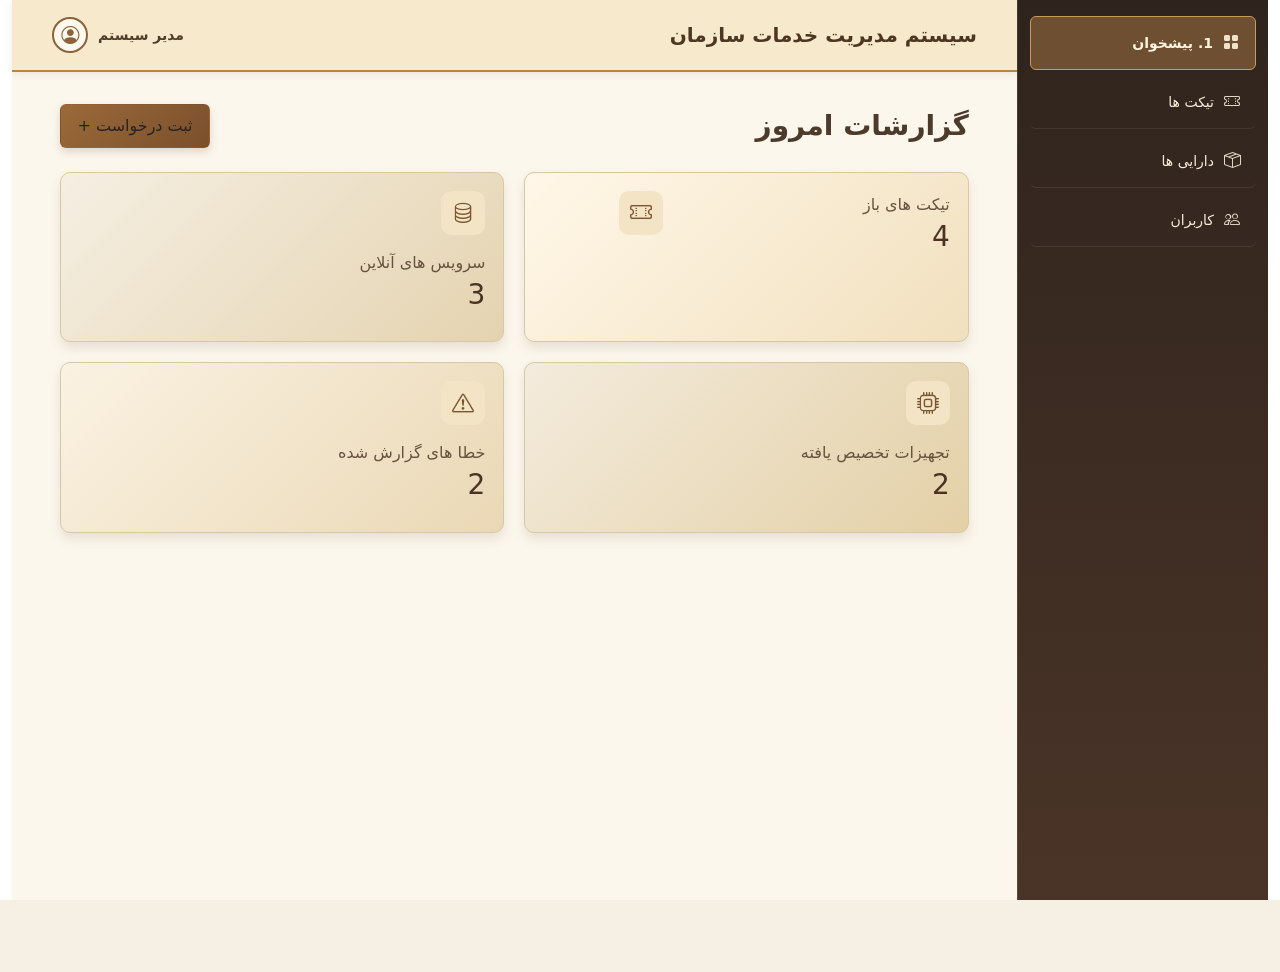
==== commit ac94addf: "add classic styles for main content and buttons to enhance UI" ====
--- a/final_html.html
+++ b/final_html.html
@@ -1,184 +1,203 @@
 <!DOCTYPE html>
 <html lang="fa" dir="rtl">
+
 <head>
     <meta charset="UTF-8">
     <meta name="viewport" content="width=device-width, initial-scale=1.0">
-    <title>سامانه خدمات سازمانی</title>
+    <title>صفحه فرم</title>
+
     <link rel="stylesheet" href="style.css">
+    <link href="https://cdn.jsdelivr.net/npm/bootstrap@5.0.2/dist/css/bootstrap.min.css" rel="stylesheet"
+        integrity="sha384-EVSTQN3/azprG1Anm3QDgpJLIm9Nao0Yz1ztcQTwFspd3yD65VohhpuuCOmLASjC" crossorigin="anonymous">
     <link href="https://cdn.jsdelivr.net/npm/bootstrap-icons@1.11.3/font/bootstrap-icons.css" rel="stylesheet">
+
+
+
 </head>
+
 <body>
 
-    <div class="app-shell">
-        <aside class="sidebar">
-            <div class="brand">
-                <div class="brand-badge"><i class="bi bi-shield-check"></i></div>
-                <div>
-                    <h3>سامانه خدمات IT</h3>
-                    <p>مدیریت هوشمند درخواست‌ها</p>
+    <div class="container-fluid">
+
+        <!-- Sidebar -->
+        <div class="sidebar">
+            <ul>
+                <li id="menu-1" class="active">
+                    <span class="menu-icon"><i class="bi bi-grid-fill"></i></span>
+                    <span>1. پیشخوان</span>
+                </li>
+                <li id="menu-2">
+                    <span class="menu-icon"><i class="bi bi-ticket-perforated"></i></span>
+                    <span>تیکت ها</span>
+                </li>
+                <li id="menu-3">
+                    <span class="menu-icon"><i class="bi bi-box-seam"></i></span>
+                    <span>دارایی ها</span>
+                </li>
+                <li id="menu-4">
+                    <span class="menu-icon"><i class="bi bi-people"></i></span>
+                    <span>کاربران</span>
+                </li>
+
+            </ul>
+        </div>
+
+        <!-- Content area -->
+        <div class="content-area">
+
+            <header class="topbar">
+                <h2 class="topbar-title">سیستم مدیریت خدمات سازمان</h2>
+
+                <div class="topbar-user">
+                    <span>مدیر سیستم</span>
+                    <span class="user-icon"><i class="bi bi-person-circle"></i></span>
+                </div>
+            </header>
+
+            <div class="tab-content">
+                <div id="step1" class="container-fluid tab-pane  active">
+                    <!-- Main -->
+                    <div class="main-content">
+
+                        <div class="page-heading">
+                            <h1>گزارشات امروز</h1>
+                            <a href="../final project - Copy/final_html.html">
+                                <button class="btn btn-classic">ثبت درخواست +</button>
+                            </a>
+                        </div>
+
+                        <!-- Cards -->
+
+                        <form class="nrow">
+
+
+
+                            <label class="content classic-card-1">
+                                <div class="row align-content-center justify-content-center">
+
+
+                                    <div class="col-md-8">
+                                        <p class="card-header">تیکت های باز</p>
+
+                                        <h3 class="counter" id="t1">
+                                            13
+                                        </h3>
+
+                                    </div>
+
+                                    <div class="col-md-4">
+                                        <input class="card" id="rad1" type="radio" name="service" value="network">
+
+                                        <span class="card-icon"><i class="bi bi-ticket-perforated"></i></span>
+                                    </div>
+
+                                </div>
+                            </label>
+
+
+
+                            <label class="content classic-card-2">
+
+                                <input class="card" id="rad2" type="radio" name="service" value="license">
+
+                                <span class="card-icon"><i class="bi bi-database"></i></span>
+
+                                <p class="card-header">سرویس های آنلاین</p>
+
+                                <h3 class="counter" id="t2">
+                                    48
+                                </h3>
+
+                            </label>
+
+
+
+                            <label class="content classic-card-3">
+
+                                <input class="card" id="rad3" type="radio" name="service" value="hardware">
+
+                                <span class="card-icon"><i class="bi bi-cpu"></i></span>
+
+                                <p class="card-header">تجهیزات تخصیص یافته</p>
+
+                                <h3 class="counter" id="t3">
+                                    105
+                                </h3>
+                            </label>
+
+                            <label class="content classic-card-4">
+
+                                <input class="card" id="rad4" type="radio" name="service" value="errors">
+
+                                <span class="card-icon"><i class="bi bi-exclamation-triangle"></i></span>
+
+                                <p class="card-header">خطا های گزارش شده</p>
+
+                                <h3 class="counter" id="t4">
+                                    3
+                                </h3>
+
+                            </label>
+
+
+                        </form>
+
+
+
+
+
+                    </div>
+
+
+                </div>
+                <div id="step2" class="container tab-pane  fade">
+
+                    <div class="main-content classic-panel">
+                        <h1> تکمیل اطلاعات</h1>
+                        <p>آی پی درخواستی(اختیاری)</p>
+                        <input id="ipinp" type="text" class="searchbox" placeholder="192.168.1.1">
+                        <p>محدوده شبکه</p>
+                        <input id="ntwk" class="searchbox" placeholder="مدیریت" list="net">
+
+
+                        <datalist id="net">
+                            <option value="مدیریت">
+                            <option value="گزینه های دیگر">
+
+                        </datalist>
+
+                    </div>
+
+                    <div class="btn-box">
+                        <button class="btn prevbtn  btn-outline-secondary" onclick="pastStep(2)"
+                            type="button">قبلی</button>
+                        <button class="btn btn-outline-primary" onclick="nextStep(2)" type="button">بعدی</button>
+                    </div>
+                </div>
+                <div id="step3" class="container tab-pane  fade">
+                    <div class="main-content classic-panel">
+                    <h1>خلاصه درخواست</h1>
+
+                    <p><strong>سرویس درخواستی:</strong> <span id="resultService">-</span></p>
+
+                    <p><strong>IP درخواستی:</strong> <span id="resultIP">-</span></p>
+
+                    <p><strong>محدوده شبکه:</strong> <span id="resultNet">-</span></p>
+                    <div class="btn-box">
+                        <button class="btn prevbtn  btn-outline-secondary " onclick="pastStep(3)"
+                            type="button">قبلی</button>
+                        <button class="btn btn-classic disabled">ثبت نهایی</button>
+                    </div>
+                    </div>
                 </div>
             </div>
-
-            <nav class="sidebar-nav">
-                <button class="nav-item active" data-step="1" onclick="setActiveStep(1)">
-                    <span class="menu-icon"><i class="bi bi-speedometer2"></i></span>
-                    <span>پیشخوان</span>
-                </button>
-                <button class="nav-item" data-step="2" onclick="setActiveStep(2)">
-                    <span class="menu-icon"><i class="bi bi-ticket-perforated"></i></span>
-                    <span>تکمیل اطلاعات</span>
-                </button>
-                <button class="nav-item" data-step="3" onclick="setActiveStep(3)">
-                    <span class="menu-icon"><i class="bi bi-file-earmark-text"></i></span>
-                    <span>خلاصه درخواست</span>
-                </button>
-            </nav>
-
-            <div class="sidebar-footer">
-                <button class="new-request-btn" type="button" onclick="setActiveStep(2)">ثبت درخواست جدید</button>
-            </div>
-        </aside>
-
-        <main class="content-area">
-            <header class="topbar">
-                <div>
-                    <h2>سیستم مدیریت خدمات سازمان</h2>
-                    <p>پایش لحظه‌ای و پاسخ سریع به درخواست‌های خدماتی</p>
-                </div>
-
-                <div class="topbar-actions">
-                    <div class="search-pill">
-                        <i class="bi bi-search"></i>
-                        <input type="text" placeholder="جستجو در سیستم">
-                    </div>
-                    <div class="user-chip">
-                        <span>مدیر سیستم</span>
-                        <i class="bi bi-person-circle"></i>
-                    </div>
-                </div>
-            </header>
-
-            <section class="main-content">
-                <div class="hero-card">
-                    <div>
-                        <span class="hero-tag">نسخه مدرن و حرفه‌ای</span>
-                        <h1>مدیریت درخواست‌ها با تجربه‌ای سریع‌تر و روان‌تر</h1>
-                        <p>این نسخه، فرم و داشبورد را از یک ظاهر ساده به یک محیط کاربری شفاف، پاسخگو و حرفه‌ای تبدیل کرده است.</p>
-                    </div>
-                    <button class="btn-primary" type="button" onclick="setActiveStep(2)">شروع فرآیند</button>
-                </div>
-
-                <div id="step1" class="step-pane active">
-                    <div class="section-heading">
-                        <div>
-                            <h3>گزارشات امروز</h3>
-                            <p>وضعیت جاری خدمات و درخواست‌ها را در یک نگاه مشاهده کنید.</p>
-                        </div>
-                        <span class="live-badge"><span class="dot"></span>به‌روزرسانی لحظه‌ای</span>
-                    </div>
-
-                    <form class="stats-grid">
-                        <label class="stat-card info">
-                            <input id="rad1" type="radio" name="service" value="network">
-                            <div class="card-top">
-                                <span class="icon"><i class="bi bi-ticket-perforated"></i></span>
-                                <span class="chip">تیکت</span>
-                            </div>
-                            <p class="card-title">تیکت‌های باز</p>
-                            <h3 class="counter" id="t1">0</h3>
-                        </label>
-
-                        <label class="stat-card danger">
-                            <input id="rad2" type="radio" name="service" value="license">
-                            <div class="card-top">
-                                <span class="icon"><i class="bi bi-globe2"></i></span>
-                                <span class="chip">سرویس</span>
-                            </div>
-                            <p class="card-title">سرویس‌های آنلاین</p>
-                            <h3 class="counter" id="t2">0</h3>
-                        </label>
-
-                        <label class="stat-card success">
-                            <input id="rad3" type="radio" name="service" value="hardware">
-                            <div class="card-top">
-                                <span class="icon"><i class="bi bi-cpu"></i></span>
-                                <span class="chip">دارایی</span>
-                            </div>
-                            <p class="card-title">تجهیزات تخصیص یافته</p>
-                            <h3 class="counter" id="t3">0</h3>
-                        </label>
-
-                        <label class="stat-card warning">
-                            <input id="rad4" type="radio" name="service" value="errors">
-                            <div class="card-top">
-                                <span class="icon"><i class="bi bi-exclamation-triangle"></i></span>
-                                <span class="chip">خطا</span>
-                            </div>
-                            <p class="card-title">خطاهای گزارش شده</p>
-                            <h3 class="counter" id="t4">0</h3>
-                        </label>
-                    </form>
-                </div>
-<span></span>
-                <div id="step2" class="step-pane">
-                    <div class="panel-card">
-                        <div class="section-heading">
-                            <div>
-                                <h3>تکمیل اطلاعات درخواست</h3>
-                                <p>اطلاعات موردنیاز را وارد کنید تا درخواست شما کامل شود.</p>
-                            </div>
-                        </div>
-
-                        <div class="form-grid">
-                            <label class="field">
-                                <span>آدرس IP درخواستی (اختیاری)</span>
-                                <input id="ipinp" type="text" class="searchbox" placeholder="192.168.1.1">
-                            </label>
-
-                            <label class="field">
-                                <span>محدوده شبکه</span>
-                                <input id="ntwk" class="searchbox" placeholder="مدیریت" list="net">
-                                <datalist id="net">
-                                    <option value="مدیریت"></option>
-                                    <option value="گزینه‌های دیگر"></option>
-                                </datalist>
-                            </label>
-                        </div>
-
-                        <div class="btn-box">
-                            <button class="btn-secondary" type="button" onclick="pastStep(2)">قبلی</button>
-                            <button class="btn-primary" type="button" onclick="nextStep(2)">ادامه</button>
-                        </div>
-                    </div>
-                </div>
-
-                <div id="step3" class="step-pane">
-                    <div class="panel-card summary-card">
-                        <div class="section-heading">
-                            <div>
-                                <h3>خلاصه درخواست</h3>
-                                <p>درخواست شما آماده ثبت نهایی است.</p>
-                            </div>
-                        </div>
-
-                        <div class="summary-list">
-                            <div><span>سرویس درخواستی</span><strong id="resultService">-</strong></div>
-                            <div><span>IP درخواستی</span><strong id="resultIP">-</strong></div>
-                            <div><span>محدوده شبکه</span><strong id="resultNet">-</strong></div>
-                        </div>
-
-                        <div class="btn-box">
-                            <button class="btn-secondary" type="button" onclick="pastStep(3)">قبلی</button>
-                            <button class="btn-primary" type="button">ثبت نهایی</button>
-                        </div>
-                    </div>
-                </div>
-            </section>
-        </main>
+        </div>
     </div>
-
-    <div id="toast" class="toast" aria-live="polite"></div>
-
     <script src="script.js"></script>
+    <script src="https://cdn.jsdelivr.net/npm/bootstrap@5.0.2/dist/js/bootstrap.bundle.min.js"
+        integrity="sha384-MrcW6ZMFYlzcLA8Nl+NtUVF0sA7MsXsP1UyJoMp4YLEuNSfAP+JcXn/tWtIaxVXM"
+        crossorigin="anonymous"></script>
+
 </body>
+
 </html>
--- a/style.css
+++ b/style.css
@@ -1,598 +1,354 @@
-*:root {
-    --bg: #f4f7fb;
-    --surface: rgba(255, 255, 255, 0.82);
-    --surface-strong: #ffffff;
-    --text: #0f172a;
-    --muted: #64748b;
-    --line: #dbe4f0;
-    --primary: #4f46e5;
-    --primary-2: #2563eb;
-    --primary-soft: rgba(79, 70, 229, 0.12);
-    --success: #16a34a;
-    --danger: #ef4444;
-    --warning: #f59e0b;
-    --info: #0891b2;
-    --shadow: 0 22px 50px rgba(15, 23, 42, 0.1);
-}
-
 * {
     margin: 0;
     padding: 0;
     box-sizing: border-box;
 }
 
+html,
 body {
-    font-family: "Vazirmatn", "Segoe UI", Tahoma, sans-serif;
-    background:
-        radial-gradient(circle at top right, rgba(129, 140, 248, 0.24), transparent 26%),
-        radial-gradient(circle at bottom left, rgba(56, 189, 248, 0.2), transparent 28%),
-        linear-gradient(135deg, #f8fbff 0%, #eef4ff 45%, #f8fafc 100%);
-    color: var(--text);
-    min-height: 100vh;
-    overflow-x: hidden;
-}
-
-body::before,
-body::after {
-    content: "";
-    position: fixed;
-    width: 320px;
-    height: 320px;
-    border-radius: 50%;
-    filter: blur(70px);
-    opacity: 0.24;
-    z-index: -1;
-    animation: float 9s ease-in-out infinite;
-}
-
-body::before {
-    top: -90px;
-    right: -100px;
-    background: #818cf8;
-}
-
-body::after {
-    bottom: -120px;
-    left: -80px;
-    background: #38bdf8;
-    animation-delay: -4s;
-}
-
-button,
-input {
-    font: inherit;
-}
-
-.app-shell {
-    display: flex;
-    min-height: 100vh;
-}
+    width: 100%;
+    height: 100%;
+    font-family: "Vazirmatn", "Times New Roman", serif;
+    overflow: hidden;
+    background: #f6efe3;
+    color: #3f3123;
+}
+
+.layout,
+.container-fluid {
+    display: flex;
+    width: 100vw;
+    height: 100vh;
+}
+
+/* ====================== Sidebar ====================== */
 
 .sidebar {
-    width: 300px;
-    background: linear-gradient(160deg, #0f172a 0%, #111827 45%, #1e293b 100%);
-    color: #f8fafc;
-    padding: 24px 20px;
+    width: 20%;
+    height: 100vh;
+    background: linear-gradient(180deg, #2f241d 0%, #4a3427 100%);
+    color: #f7ebd8;
     display: flex;
     flex-direction: column;
-    gap: 24px;
-    position: relative;
-    overflow: hidden;
-    box-shadow: 16px 0 40px rgba(2, 6, 23, 0.2);
-}
-
-.sidebar::before {
-    content: "";
-    position: absolute;
-    inset: 0;
-    background: radial-gradient(circle at top left, rgba(99, 102, 241, 0.26), transparent 45%);
-    pointer-events: none;
-}
-
-.brand {
-    display: flex;
-    align-items: center;
-    gap: 12px;
-    padding: 8px 6px;
-    position: relative;
-    z-index: 1;
-}
-
-.brand-badge {
-    width: 50px;
-    height: 50px;
-    border-radius: 16px;
-    display: grid;
-    place-items: center;
-    background: linear-gradient(135deg, rgba(79, 70, 229, 0.34), rgba(37, 99, 235, 0.24));
-    color: #bfdbfe;
-    font-size: 21px;
-    box-shadow: inset 0 0 0 1px rgba(255, 255, 255, 0.08);
-}
-
-.brand h3 {
-    font-size: 17px;
-    margin-bottom: 4px;
-}
-
-.brand p {
-    font-size: 12px;
-    color: #94a3b8;
-}
-
-.sidebar-nav {
-    display: flex;
-    flex-direction: column;
+    flex-shrink: 0;
+    border-left: 1px solid rgba(255, 255, 255, 0.1);
+}
+
+.sidebar ul {
+    list-style: none;
+    flex: 1;
+    padding: 16px 12px;
+}
+
+.sidebar li {
+    padding: 14px 16px;
+    font-size: 14px;
+    border-bottom: 1px solid rgba(255, 255, 255, 0.08);
+    cursor: pointer;
+    transition: 0.25s;
+    border-radius: 6px;
+    display: flex;
+    align-items: center;
     gap: 10px;
-    position: relative;
-    z-index: 1;
-}
-
-.nav-item {
-    border: 0;
-    background: transparent;
-    color: #e2e8f0;
-    padding: 13px 14px;
-    border-radius: 16px;
-    display: flex;
-    align-items: center;
-    gap: 10px;
-    cursor: pointer;
-    transition: all 0.25s ease;
-    text-align: right;
-}
-
-.nav-item:hover,
-.nav-item.active {
-    background: linear-gradient(90deg, rgba(79, 70, 229, 0.32), rgba(37, 99, 235, 0.18));
-    color: #fff;
-    box-shadow: inset 0 0 0 1px rgba(255, 255, 255, 0.08);
-}
-
-.sidebar-footer {
-    margin-top: auto;
-    position: relative;
-    z-index: 1;
-}
-
-.new-request-btn,
-.btn-primary,
-.btn-secondary {
-    border: 0;
-    border-radius: 999px;
-    padding: 12px 18px;
-    cursor: pointer;
-    transition: transform 0.2s ease, box-shadow 0.2s ease;
-}
-
-.new-request-btn,
-.btn-primary {
-    background: linear-gradient(135deg, var(--primary), var(--primary-2));
-    color: #fff;
-    box-shadow: 0 12px 28px rgba(79, 70, 229, 0.28);
-}
-
-.btn-secondary {
-    background: #e2e8f0;
-    color: var(--text);
-}
-
-.new-request-btn:hover,
-.btn-primary:hover,
-.btn-secondary:hover {
-    transform: translateY(-2px);
-}
+    margin-bottom: 6px;
+}
+
+.menu-icon {
+    display: flex;
+    align-items: center;
+    flex-shrink: 0;
+    opacity: 0.9;
+    font-size: 16px;
+}
+
+.sidebar li:hover {
+    background: rgba(255, 255, 255, 0.08);
+}
+
+.sidebar li.active {
+    background: #6f4f32;
+    color: #fff4df;
+    font-weight: bold;
+    border: 1px solid #c89b5a;
+}
+
+/* ====================== Content area ====================== */
 
 .content-area {
     flex: 1;
+    height: 100vh;
     display: flex;
     flex-direction: column;
     min-width: 0;
+    background: #fcf7ed;
+}
+
+.tab-content {
+    flex: 1;
+    min-height: 0;
+    position: relative;
+}
+
+.tab-content .container {
+    height: 100%;
+    display: flex;
+    flex-direction: column;
+}
+
+/* ====================== Header ====================== */
+
+.topbar {
+    flex-shrink: 0;
+    height: 72px;
+    display: flex;
+    align-items: center;
+    justify-content: space-between;
+    padding: 0 40px;
+    background: #f7e9cb;
+    border-bottom: 2px solid #b78647;
+    box-shadow: 0 2px 8px rgba(78, 54, 27, 0.1);
+}
+
+.topbar-title {
+    font-size: 20px;
+    color: #4d3723;
+    font-weight: 700;
+    margin: 0;
+}
+
+.topbar-user {
+    display: flex;
+    align-items: center;
+    gap: 10px;
+    font-size: 14px;
+    color: #4f3d2b;
+    font-weight: 600;
+}
+
+.topbar-user .user-icon {
+    width: 36px;
+    height: 36px;
+    border-radius: 50%;
+    background: #fdf8ed;
+    border: 2px solid #8c6238;
+    color: #8c6238;
+    display: flex;
+    align-items: center;
+    justify-content: center;
+    font-size: 18px;
+}
+
+/* ====================== Main ====================== */
+
+.main-content {
+    flex: 1;
+    padding: 32px 36px 90px;
+    overflow-y: auto;
+}
+
+.main-content h1 {
+    font-size: 28px;
+    color: #4c3a2b;
+    margin-bottom: 20px;
+    font-weight: 700;
+}
+
+.page-heading {
+    display: flex;
+    align-items: center;
+    justify-content: space-between;
+    margin-bottom: 24px;
+}
+
+.page-heading h1 {
+    margin-bottom: 0;
+}
+
+.page-heading .btn {
+    min-width: 150px;
+    min-height: 44px;
+    margin: 0;
+}
+
+/* ====================== Search Box ====================== */
+
+.searchbox {
+    width: 100%;
+    height: 48px;
+    margin-bottom: 30px;
+    padding: 0 18px;
+    font-size: 16px;
+    border: 1px solid #c1a87a;
+    border-radius: 8px;
+    outline: none;
+    transition: 0.3s;
+    background: #fffdf8;
+}
+
+.searchbox:focus {
+    border-color: #8c6238;
+    box-shadow: 0 0 6px rgba(140, 98, 56, 0.18);
+}
+
+/* ====================== Cards ====================== */
+
+.nrow {
+    display: flex;
+    gap: 20px;
+    flex-wrap: wrap;
+}
+
+.content {
+    flex: 0 0 calc(50% - 10px);
+    min-height: 160px;
+    background: #fdf8ee;
+    border-radius: 10px;
     padding: 18px;
-    gap: 18px;
-}
-
-.topbar {
+    border: 1px solid #d9c6a4;
+    box-shadow: 0 6px 12px rgba(79, 56, 23, 0.12);
+    transition: 0.25s;
+    cursor: pointer;
+    position: relative;
+    display: flex;
+    flex-direction: column;
+}
+
+.content.classic-card-1 {
+    background: linear-gradient(135deg, #fff7e8 0%, #f1e0be 100%);
+}
+
+.content.classic-card-2 {
+    background: linear-gradient(135deg, #f5efe2 0%, #e4d3b0 100%);
+}
+
+.content.classic-card-3 {
+    background: linear-gradient(135deg, #f3ebdc 0%, #e3d0a6 100%);
+}
+
+.content.classic-card-4 {
+    background: linear-gradient(135deg, #faf2e2 0%, #ead8b5 100%);
+}
+
+.card-icon {
+    width: 44px;
+    height: 44px;
+    border-radius: 10px;
+    background: #f2e4c4;
+    color: #7a5530;
+    display: flex;
+    align-items: center;
+    justify-content: center;
+    margin-bottom: 14px;
+    transition: 0.25s;
+    font-size: 22px;
+}
+
+.content:hover {
+    transform: translateY(-3px);
+    box-shadow: 0 10px 16px rgba(79, 56, 23, 0.18);
+    border-color: #a97a45;
+}
+
+.content input {
+    position: absolute;
+    top: 20px;
+    right: 20px;
+    width: 20px;
+    height: 20px;
+}
+
+.content h3 {
+    margin-bottom: 12px;
+    color: #4a3324;
+}
+
+.content p {
+    color: #67533f;
+    line-height: 1.8;
+}
+
+.content input[type="radio"] {
+    display: none;
+}
+
+/* ====================== Button ====================== */
+
+.btn {
+    background-color: #8b5e3c;
+    color: #fff8ef;
+    margin: auto;
+    border-radius: 10px;
+    min-width: 150px;
+    min-height: 50px;
+    border: 1px solid #6f4629;
+    box-shadow: 0 4px 8px rgba(92, 60, 28, 0.18);
+    font-weight: 600;
+}
+
+.btn-classic {
+    background: linear-gradient(135deg, #9b6a3a 0%, #7a4f2b 100%);
+    color: #fffdf8;
+    border: 1px solid #6f4629;
+}
+
+.classic-panel {
+    background: #fffdf8;
+    border: 1px solid #d9c6a4;
+    border-radius: 12px;
+    padding: 24px;
+    box-shadow: 0 6px 14px rgba(79, 56, 23, 0.1);
+}
+
+.prevbtn {
+    background-color: #6f6b63;
+    color: #f9f4eb;
+    border-color: #5c584f;
+}
+
+.btn-box {
+    position: fixed;
+    bottom: 20px;
+    left: 0%;
+    right: 20%;
     display: flex;
     justify-content: space-between;
-    align-items: center;
-    padding: 20px 24px;
-    background: rgba(255, 255, 255, 0.8);
-    backdrop-filter: blur(18px);
-    border: 1px solid rgba(226, 232, 240, 0.95);
-    border-radius: 24px;
-    box-shadow: var(--shadow);
-}
-
-.topbar h2 {
-    font-size: 20px;
-    margin-bottom: 4px;
-}
-
-.topbar p {
-    color: var(--muted);
-    font-size: 13px;
-}
-
-.topbar-actions {
-    display: flex;
-    align-items: center;
-    gap: 12px;
-}
-
-.search-pill {
-    display: flex;
-    align-items: center;
-    gap: 8px;
-    background: var(--surface-strong);
-    padding: 10px 14px;
-    border-radius: 999px;
-    border: 1px solid var(--line);
-    box-shadow: 0 8px 20px rgba(15, 23, 42, 0.04);
-}
-
-.search-pill input {
-    border: 0;
-    outline: 0;
-    background: transparent;
-    min-width: 180px;
-}
-
-.user-chip {
-    display: flex;
-    align-items: center;
-    gap: 8px;
-    background: var(--surface-strong);
-    padding: 10px 14px;
-    border-radius: 999px;
-    border: 1px solid var(--line);
-    color: var(--text);
-    box-shadow: 0 8px 20px rgba(15, 23, 42, 0.04);
-}
-
-.main-content {
-    flex: 1;
-    display: flex;
-    flex-direction: column;
-    gap: 18px;
-    padding: 0;
-    overflow-y: auto;
-}
-
-.hero-card,
-.panel-card {
-    background: var(--surface);
-    border: 1px solid rgba(226, 232, 240, 0.95);
-    border-radius: 24px;
-    box-shadow: var(--shadow);
-    backdrop-filter: blur(16px);
-}
-
-.hero-card {
-    display: flex;
-    justify-content: space-between;
-    align-items: center;
-    gap: 20px;
-    padding: 24px 26px;
-    position: relative;
-    overflow: hidden;
-}
-
-.hero-card::before {
-    content: "";
-    position: absolute;
-    inset: -35px auto auto -10px;
-    width: 180px;
-    height: 180px;
-    border-radius: 50%;
-    background: radial-gradient(circle, rgba(79, 70, 229, 0.16), transparent 70%);
-}
-
-.hero-tag {
-    display: inline-block;
-    margin-bottom: 8px;
-    padding: 6px 10px;
-    border-radius: 999px;
-    font-size: 12px;
-    background: var(--primary-soft);
-    color: var(--primary);
-    font-weight: 600;
-}
-
-.hero-card h1 {
-    font-size: 24px;
-    margin-bottom: 8px;
-    line-height: 1.4;
-}
-
-.hero-card p {
-    color: var(--muted);
-    max-width: 650px;
-    line-height: 1.8;
-}
-
-.section-heading {
-    display: flex;
-    justify-content: space-between;
-    align-items: center;
-    margin-bottom: 16px;
-}
-
-.section-heading h3 {
-    font-size: 18px;
-    margin-bottom: 4px;
-}
-
-.section-heading p {
-    color: var(--muted);
-    font-size: 13px;
-}
-
-.live-badge {
-    display: inline-flex;
-    align-items: center;
-    gap: 8px;
-    background: #ecfdf3;
-    color: var(--success);
-    padding: 8px 12px;
-    border-radius: 999px;
-    font-size: 13px;
-    box-shadow: inset 0 0 0 1px rgba(22, 163, 74, 0.1);
-}
-
-.dot {
-    width: 8px;
-    height: 8px;
-    border-radius: 50%;
-    background: currentColor;
-}
-
-.stats-grid {
-    display: grid;
-    grid-template-columns: repeat(2, minmax(220px, 1fr));
-    gap: 16px;
-}
-
-.stat-card {
-    position: relative;
-    padding: 20px;
-    border-radius: 22px;
-    min-height: 170px;
-    cursor: pointer;
-    border: 1px solid rgba(226, 232, 240, 0.95);
-    transition: all 0.25s ease;
-    background: linear-gradient(135deg, rgba(255, 255, 255, 0.98), rgba(248, 250, 252, 0.95));
-    box-shadow: 0 16px 36px rgba(15, 23, 42, 0.06);
-    overflow: hidden;
-}
-
-.stat-card::before {
-    content: "";
-    position: absolute;
-    inset: auto 0 0 0;
-    height: 4px;
-    background: linear-gradient(90deg, var(--primary), transparent);
-    opacity: 0;
-    transition: opacity 0.2s ease;
-}
-
-.stat-card:hover {
-    transform: translateY(-3px);
-    box-shadow: 0 18px 40px rgba(15, 23, 42, 0.12);
-}
-
-.stat-card:hover::before,
-.stat-card.selected::before {
-    opacity: 1;
-}
-
-.stat-card.selected {
-    border-color: rgba(79, 70, 229, 0.35);
-    box-shadow: 0 12px 28px rgba(79, 70, 229, 0.16);
-    background: linear-gradient(135deg, #f8fbff 0%, #eef4ff 100%);
-}
-
-.stat-card input {
-    position: absolute;
-    opacity: 0;
-    pointer-events: none;
-}
-
-.card-top {
-    display: flex;
-    justify-content: space-between;
-    align-items: center;
-    margin-bottom: 14px;
-}
-
-.icon {
-    width: 42px;
-    height: 42px;
-    border-radius: 12px;
-    display: grid;
-    place-items: center;
-    font-size: 20px;
-    color: #fff;
-}
-
-.stat-card.info .icon {
-    background: linear-gradient(135deg, var(--info), #14b8a6);
-}
-
-.stat-card.danger .icon {
-    background: linear-gradient(135deg, var(--danger), #f43f5e);
-}
-
-.stat-card.success .icon {
-    background: linear-gradient(135deg, var(--success), #34d399);
-}
-
-.stat-card.warning .icon {
-    background: linear-gradient(135deg, var(--warning), #f59e0b);
-}
-
-.chip {
-    padding: 5px 10px;
-    border-radius: 999px;
-    font-size: 11px;
-    background: #f8fafc;
-    color: var(--muted);
-}
-
-.card-title {
-    font-size: 16px;
-    color: var(--text);
-    margin-bottom: 10px;
-}
-
-.counter {
-    font-size: 28px;
-    font-weight: 700;
-}
-
-.step-pane {
-    display: none;
-}
-
-.step-pane.active {
-    display: block;
-    animation: fadeIn 0.25s ease;
-}
-
-.panel-card {
-    padding: 24px;
-}
-
-.form-grid {
-    display: grid;
-    gap: 16px;
-}
-
-.field {
-    display: flex;
-    flex-direction: column;
-    gap: 8px;
-    color: var(--muted);
-    background: rgba(255, 255, 255, 0.8);
-    padding: 14px 16px;
-    border-radius: 16px;
-    border: 1px solid var(--line);
-}
-
-.searchbox {
-    border: 1px solid var(--line);
-    background: #fff;
-    border-radius: 14px;
-    padding: 12px 14px;
-    outline: none;
-    transition: border-color 0.2s ease, box-shadow 0.2s ease;
-}
-
-.searchbox:focus {
-    border-color: var(--primary);
-    box-shadow: 0 0 0 3px rgba(79, 70, 229, 0.16);
-    transform: translateY(-1px);
-}
-
-.btn-box {
-    display: flex;
-    justify-content: space-between;
-    gap: 12px;
-    margin-top: 24px;
-}
-
-.summary-list {
-    display: grid;
-    gap: 12px;
-    margin: 16px 0 6px;
-}
-
-.summary-list div {
-    display: flex;
-    justify-content: space-between;
-    align-items: center;
-    padding: 12px 14px;
-    border-radius: 14px;
-    background: linear-gradient(90deg, #f8fbff, #f8fafc);
-    color: var(--text);
-    border: 1px solid rgba(226, 232, 240, 0.9);
-}
-
-.summary-list strong {
-    color: var(--primary);
-}
-
-.toast {
-    position: fixed;
-    bottom: 24px;
-    right: 24px;
-    background: linear-gradient(135deg, #111827, #1f2937);
-    color: #fff;
-    padding: 12px 16px;
-    border-radius: 999px;
-    opacity: 0;
-    transform: translateY(12px);
-    transition: all 0.25s ease;
-    pointer-events: none;
-    z-index: 50;
-    box-shadow: 0 10px 24px rgba(15, 23, 42, 0.25);
-}
-
-.toast.show {
-    opacity: 1;
-    transform: translateY(0);
-}
-
-@keyframes fadeIn {
-    from { opacity: 0; transform: translateY(6px); }
-    to { opacity: 1; transform: translateY(0); }
-}
-
-@keyframes float {
-    0%, 100% { transform: translateY(0px); }
-    50% { transform: translateY(18px); }
-}
-
-@media (max-width: 900px) {
-    .app-shell {
+}
+
+/* ====================== Responsive ====================== */
+
+@media(max-width:900px) {
+    .content {
+        flex: 0 0 100%;
+    }
+}
+
+@media(max-width:640px) {
+    .layout,
+    .container-fluid {
         flex-direction: column;
     }
 
     .sidebar {
         width: 100%;
-    }
-
-    .stats-grid {
-        grid-template-columns: 1fr;
-    }
-}
-
-@media (max-width: 640px) {
+        height: 40vh;
+    }
+
     .content-area {
-        padding: 12px;
-    }
-
-    .topbar,
-    .main-content {
-        padding: 16px;
+        height: 60vh;
     }
 
     .topbar {
-        flex-direction: column;
-        align-items: flex-start;
-        gap: 12px;
-    }
-
-    .hero-card {
-        flex-direction: column;
-        align-items: flex-start;
-    }
-
-    .btn-box {
-        flex-direction: column;
-    }
-
-    .search-pill input {
-        min-width: 0;
-    }
+        padding: 0 16px;
+    }
+
+    .topbar-title {
+        font-size: 15px;
+    }
+}
+
+/* ========= step ========= */
+
+.step {
+    flex: 1;
+    height: 100vh;
 }
